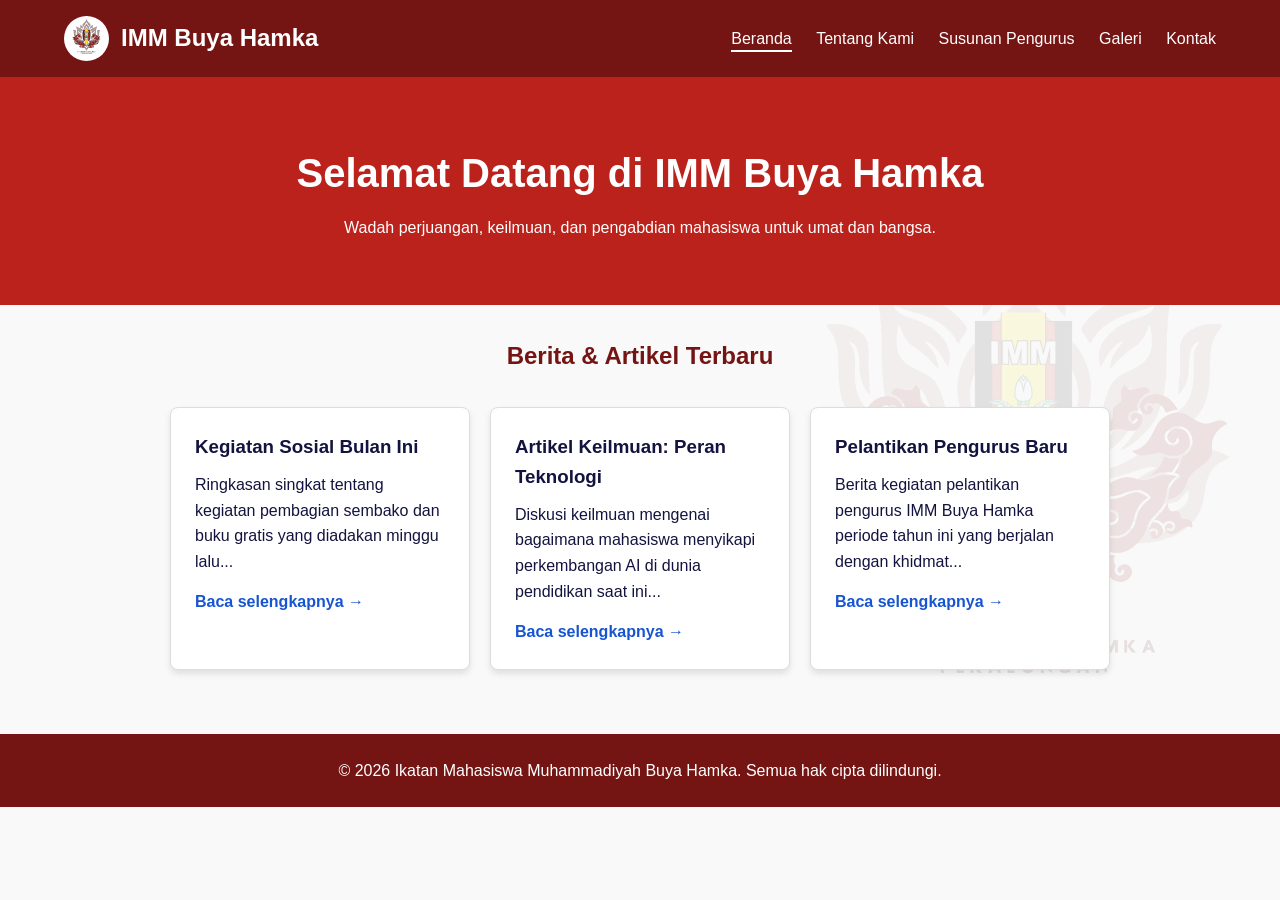
==== index.html @ 4f446d7e "membuat dasar kerangka web imm" ====
<!-- --- index.html --- -->
<!doctype html>
<html lang="id">
  <head>
    <meta charset="UTF-8" />
    <meta name="viewport" content="width=device-width, initial-scale=1.0" />
    <title>IMM Buya Hamka - Beranda</title>
    <!-- Menghubungkan HTML ini dengan file desain CSS kita -->
    <link rel="stylesheet" href="css/style.css" />
  </head>

  <body class="bg-beranda">
    <!-- Bagian Kepala (Header & Menu) -->
    <header>
      <div class="logo">
        <!-- Ini adalah kode untuk memanggil gambar logo -->
        <img src="asset/gambar/logo-imm.svg" alt="Logo IMM" class="logo-img" />
        <span>IMM Buya Hamka</span>
      </div>
      <nav>
        <a href="index.html" class="aktif">Beranda</a>
        <a href="tentang.html">Tentang Kami</a>
        <a href="pengurus.html">Susunan Pengurus</a>
        <a href="galeri.html">Galeri</a>
        <a href="kontak.html">Kontak</a>
      </nav>
    </header>

    <!-- Bagian Sambutan Utama -->
    <section class="hero">
      <h1>Selamat Datang di IMM Buya Hamka</h1>
      <p>
        Wadah perjuangan, keilmuan, dan pengabdian mahasiswa untuk umat dan
        bangsa.
      </p>
    </section>

    <!-- Bagian Daftar Artikel dan Berita -->
    <main class="container">
      <h2 class="section-title">Berita & Artikel Terbaru</h2>

      <div class="artikel-grid">
        <!-- Artikel 1 -->
        <div class="kartu-artikel">
          <h3>Kegiatan Sosial Bulan Ini</h3>
          <p>
            Ringkasan singkat tentang kegiatan pembagian sembako dan buku gratis
            yang diadakan minggu lalu...
          </p>
          <a href="#">Baca selengkapnya &rarr;</a>
        </div>

        <!-- Artikel 2 -->
        <div class="kartu-artikel">
          <h3>Artikel Keilmuan: Peran Teknologi</h3>
          <p>
            Diskusi keilmuan mengenai bagaimana mahasiswa menyikapi perkembangan
            AI di dunia pendidikan saat ini...
          </p>
          <a href="#">Baca selengkapnya &rarr;</a>
        </div>

        <!-- Artikel 3 -->
        <div class="kartu-artikel">
          <h3>Pelantikan Pengurus Baru</h3>
          <p>
            Berita kegiatan pelantikan pengurus IMM Buya Hamka periode tahun ini
            yang berjalan dengan khidmat...
          </p>
          <a href="#">Baca selengkapnya &rarr;</a>
        </div>
      </div>
    </main>

    <!-- Bagian Kaki (Footer) -->
    <footer>
      <p>
        &copy; 2026 Ikatan Mahasiswa Muhammadiyah Buya Hamka. Semua hak cipta
        dilindungi.
      </p>
    </footer>
  </body>
</html>
---- css/style.css ----
/* --- style.css --- */

/* 1. Kumpulan Variabel Warna (Palet dari image_d7c6ba.jpg) */
:root {
  --merah-tua: #741513;
  --merah-terang: #bb221c;
  --biru: #1754d1;
  --biru-gelap: #13133f;
  --latar-belakang: #f9f9f9;
  --putih: #ffffff;
}

/* 2. Pengaturan Dasar */
* {
  margin: 0;
  padding: 0;
  box-sizing: border-box;
  font-family: "Segoe UI", Tahoma, Geneva, Verdana, sans-serif;
}

body {
  background-color: var(--latar-belakang);
  color: var(
    --biru-gelap
  ); /* Teks dasar menggunakan warna biru gelap agar elegan */
  line-height: 1.6;
}

/* 3. Bagian Header dan Navigasi (Dominan Merah Tua) */
header {
  background-color: var(--merah-tua);
  color: var(--putih);
  padding: 1rem 5%;
  display: flex;
  justify-content: space-between;
  align-items: center;
}

/* Mengatur wadah logo agar gambar dan teks berjejer rapi */
header .logo {
  font-size: 1.5rem;
  font-weight: bold;
  display: flex; /* Perintah agar isinya berbaris ke samping */
  align-items: center; /* Memastikan gambar dan teks sejajar di tengah secara vertikal */
  gap: 12px; /* Memberikan jarak/spasi antara gambar logo dan teks */
}

/* Mengatur ukuran dan latar belakang gambar logo */
.logo-img {
  height: 45px; /* Tinggi lingkaran diperbesar sedikit untuk menampung ruang putih */
  width: 45px; /* Lebar harus SAMA dengan tinggi agar menjadi lingkaran sempurna */
  background-color: var(
    --putih
  ); /* Memberikan warna latar belakang putih dari variabel warna kita */
  border-radius: 50%; /* Perintah CSS untuk membuat kotak menjadi lingkaran penuh */
  padding: 1px; /* Memberikan ruang/jarak antara gambar logo asli dengan tepi lingkaran putih */
  object-fit: contain; /* Memastikan gambar logo tetap utuh dan tidak gepeng di dalam lingkaran */
}

/* --- Pembaruan Bagian Navigasi --- */
nav a {
  color: var(--putih);
  text-decoration: none;
  margin-left: 20px;
  font-weight: 500;
  position: relative; /* Diperlukan untuk trik garis bawah */
  padding-bottom: 5px; /* Memberi jarak antara teks dan ruang munculnya garis bawah */
}

/* Trik membuat garis bawah animasi yang tersembunyi */
nav a::after {
  content: "";
  position: absolute;
  bottom: 0;
  left: 0;
  width: 0; /* Lebar awal 0 sehingga tidak terlihat */
  height: 2px;
  background-color: var(--putih); /* Warna garis bawah putih */
  transition: width 0.3s ease; /* Animasi pelebaran garis selama 0.3 detik */
}

/* Saat menu disentuh kursor, garisnya melebar hingga penuh */
nav a:hover::after {
  width: 100%;
}

/* Penanda menu yang sedang aktif (garis bawah tampil permanen) */
nav a.aktif::after {
  width: 100%;
}

/* --- Animasi Transisi Halaman (Pudar Masuk) --- */
@keyframes pudarMasuk {
  from {
    opacity: 0; /* Mulai dari transparan */
    transform: translateY(15px); /* Posisi awal sedikit turun ke bawah */
  }
  to {
    opacity: 1; /* Berakhir menjadi terlihat jelas */
    transform: translateY(0); /* Kembali ke posisi semula */
  }
}

/* Menerapkan animasi pudar masuk ke seluruh isi konten halaman */
main {
  animation: pudarMasuk 0.6s ease-out forwards;
}

/* 4. Bagian Sambutan (Hero Section) */
.hero {
  background-color: var(--merah-terang); /* Merah terang sebagai variasi */
  color: var(--putih);
  text-align: center;
  padding: 4rem 2rem;
}

.hero h1 {
  font-size: 2.5rem;
  margin-bottom: 10px;
}

/* 5. Bagian Konten (Artikel/Berita) */
.container {
  padding: 2rem 5%;
}

.section-title {
  text-align: center;
  margin-bottom: 2rem;
  color: var(--merah-tua); /* Judul bagian menggunakan merah tua */
}

.artikel-grid {
  display: flex;
  gap: 20px;
  flex-wrap: wrap;
  justify-content: center;
}

.kartu-artikel {
  background-color: var(--putih);
  border: 1px solid #ddd;
  border-radius: 8px;
  padding: 1.5rem;
  width: 300px;
  box-shadow: 0 4px 6px rgba(0, 0, 0, 0.1);
}

.kartu-artikel h3 {
  margin-bottom: 10px;
  color: var(--biru-gelap); /* Judul artikel menggunakan biru gelap */
}

.kartu-artikel a {
  display: inline-block;
  margin-top: 15px;
  color: var(--biru); /* Tombol baca selengkapnya menggunakan biru */
  text-decoration: none;
  font-weight: bold;
}

.kartu-artikel a:hover {
  text-decoration: underline;
  color: var(--merah-tua);
}

/* 6. Bagian Footer (Dominan Merah Tua) */
footer {
  background-color: var(--merah-tua);
  color: var(--putih);
  text-align: center;
  padding: 1.5rem;
  margin-top: 2rem;
}

/* 7. Bagian Susunan Pengurus */
.pengurus-grid {
  display: flex;
  gap: 20px;
  flex-wrap: wrap; /* Jika layar sempit, kartu akan otomatis turun ke baris bawah */
  justify-content: center;
}

.kartu-pengurus {
  background-color: var(--putih);
  border: 1px solid #ddd;
  border-radius: 8px;
  padding: 1.5rem;
  width: 250px;
  text-align: center; /* Membuat semua teks di dalam kartu berada di tengah */
  box-shadow: 0 4px 6px rgba(0, 0, 0, 0.1);
}

.foto-placeholder {
  width: 100px;
  height: 100px;
  background-color: var(--merah-terang); /* Menggunakan warna dari palet kita */
  border-radius: 50%; /* Trik CSS untuk membuat bentuk persegi menjadi lingkaran penuh */
  margin: 0 auto 15px auto; /* Mengatur jarak bawah dan memposisikan lingkaran di tengah */
}
/* Desain untuk foto pengurus asli */
.foto-pengurus {
  width: 120px; /* Ukuran diperbesar sedikit agar wajah lebih jelas */
  height: 120px;
  border-radius: 50%; /* Membuat foto menjadi lingkaran sempurna */
  object-fit: cover; /* Menjaga proporsi wajah agar tidak gepeng/distorsi */
  margin: 0 auto 15px auto;
  display: block;
  border: 3px solid var(--merah-tua); /* Memberikan bingkai warna merah tua agar elegan */
}

.kartu-pengurus h3 {
  color: var(--biru-gelap);
  margin-bottom: 5px;
  font-size: 1.2rem;
}

.kartu-pengurus p {
  color: var(--merah-tua);
  font-weight: bold;
  font-size: 0.9rem;
}

/* 8. Bagian Galeri */
.galeri-grid {
  display: grid;
  /* Ini kode ajaib agar kolom menyesuaikan ukuran layar secara otomatis */
  grid-template-columns: repeat(auto-fit, minmax(250px, 1fr));
  gap: 20px;
  padding: 1rem 0;
}

.item-galeri {
  background-color: var(--putih);
  border-radius: 8px;
  overflow: hidden; /* Memotong ujung foto agar ikut melengkung sesuai kotak */
  box-shadow: 0 4px 6px rgba(0, 0, 0, 0.1);
  border: 2px solid var(--merah-terang); /* Bingkai merah terang dari palet kita */
  transition:
    transform 0.3s ease,
    border-color 0.3s ease; /* Efek halus */
}

/* Efek saat foto disentuh kursor */
.item-galeri:hover {
  transform: scale(1.03); /* Membesar sedikit (3%) */
  border-color: var(--merah-tua); /* Bingkai berubah jadi merah tua */
}

.item-galeri img {
  width: 100%;
  height: 200px; /* Tinggi foto diseragamkan */
  object-fit: cover; /* Mencegah foto menjadi gepeng/distorsi */
  display: block;
}

.item-galeri p {
  text-align: center;
  padding: 12px;
  color: var(--biru-gelap); /* Teks menggunakan warna biru gelap agar elegan */
  font-weight: 500;
  font-size: 0.95rem;
}

/* 9. Bagian Kontak */
.kontak-wrapper {
  display: flex;
  flex-wrap: wrap; /* Agar kolom turun ke bawah di layar kecil */
  gap: 30px;
  justify-content: center;
}

.info-kontak,
.form-kontak {
  background-color: var(--putih);
  padding: 2rem;
  border-radius: 8px;
  box-shadow: 0 4px 6px rgba(0, 0, 0, 0.1);
  border: 1px solid #ddd;
  flex: 1; /* Membuat kedua kotak memiliki lebar yang seimbang */
  min-width: 300px; /* Batas minimal lebar agar tidak terlalu menyusut */
}

.info-kontak h3,
.form-kontak h3 {
  color: var(--merah-tua);
  margin-bottom: 15px;
  border-bottom: 2px solid var(--merah-terang);
  padding-bottom: 5px;
  display: inline-block;
}

.info-kontak p {
  margin-bottom: 12px;
  color: var(--biru-gelap);
  font-size: 1rem;
}

/* Desain khusus untuk kotak isian formulir */
.form-kontak form {
  display: flex;
  flex-direction: column;
  gap: 15px;
}

.form-kontak input,
.form-kontak textarea {
  width: 100%;
  padding: 10px;
  border: 1px solid #ccc;
  border-radius: 5px;
  font-family: inherit; /* Mengikuti jenis huruf website */
}

/* Desain tombol kirim */
.form-kontak button {
  background-color: var(--merah-tua);
  color: var(--putih);
  border: none;
  padding: 12px 15px;
  border-radius: 5px;
  cursor: pointer;
  font-weight: bold;
  transition: background-color 0.3s ease;
}

.form-kontak button:hover {
  background-color: var(--merah-terang); /* Efek berubah warna saat disentuh */
}

/* 10. Bagian Tentang Kami */
.profil-box {
  background-color: var(--putih);
  padding: 2.5rem; /* Memberikan ruang kosong di dalam kotak agar teks tidak sesak */
  border-radius: 8px;
  border: 1px solid #ddd;
  line-height: 1.8;
  box-shadow: 0 4px 6px rgba(0, 0, 0, 0.05); /* Memberikan efek bayangan halus */
}

.profil-box h3 {
  color: var(--merah-tua); /* Judul menggunakan warna merah tua */
  margin-top: 1.5rem; /* Jarak bagian atas sebelum judul baru dimulai */
  margin-bottom: 10px;
  border-bottom: 2px solid var(--merah-terang); /* Garis bawah pemanis pada judul */
  display: inline-block; /* Agar panjang garis bawah menyesuaikan panjang teks */
}

/* Khusus untuk judul h3 yang paling pertama, tidak perlu jarak atas */
.profil-box h3:first-child {
  margin-top: 0;
}

.profil-box p {
  color: var(--biru-gelap);
  margin-bottom: 15px;
  text-align: justify; /* Membuat ujung teks rata kanan dan kiri */
}

.profil-box ul {
  margin-left: 25px;
  margin-bottom: 15px;
  color: var(--biru-gelap);
}

.profil-box li {
  margin-bottom: 8px; /* Memberikan jarak antar poin misi agar tidak menempel */
}

/* 11. Efek Latar Belakang Logo Transparan (Watermark) */

/* Memastikan lapisan latar belakang tetap berada di posisinya */
body {
  position: relative;
  z-index: 0;
}

/* Membuat lapisan khusus di paling belakang untuk logo */
body::before {
  content: "";
  position: fixed; /* Fixed agar logo tidak ikut naik-turun saat website digulir (scroll) */
  top: 0;
  left: 0;
  right: 0;
  bottom: 0;

  /* Memanggil gambar logo. Karena file style.css ada di dalam folder 'css', 
       kita gunakan '../' untuk keluar folder dulu, baru masuk ke folder 'asset' */
  background-image: url("../asset/gambar/logo-imm.svg");

  background-repeat: no-repeat;
  background-size: 50%; /* Ukuran logo di latar belakang (bisa kamu perbesar/perkecil) */
  opacity: 0.1; /* Tingkat kesamaran logo (5%). Semakin kecil angkanya, semakin pudar */
  z-index: -1; /* Memastikan logo berada di lapisan paling bawah, di belakang teks */
  transition: background-position 0.5s ease; /* Efek halus jika ada transisi */
}

/* --- Pengaturan Posisi Logo Berbeda untuk Setiap Halaman --- */

/* Posisi di halaman Beranda (Tengah Kanan) */
body.bg-beranda::before {
  background-position: right -10% center;
}

/* Posisi di halaman Tentang Kami (Kiri Bawah) */
body.bg-tentang::before {
  background-position: left -10% bottom -10%;
}

/* Posisi di halaman Susunan Pengurus (Kanan Atas) */
body.bg-pengurus::before {
  background-position: right 10% top 15%;
}

/* Posisi di halaman Galeri (Kiri Tengah) */
body.bg-galeri::before {
  background-position: left -5% center;
}

/* Posisi di halaman Kontak (Tengah Bawah) */
body.bg-kontak::before {
  background-position: center bottom -15%;
}
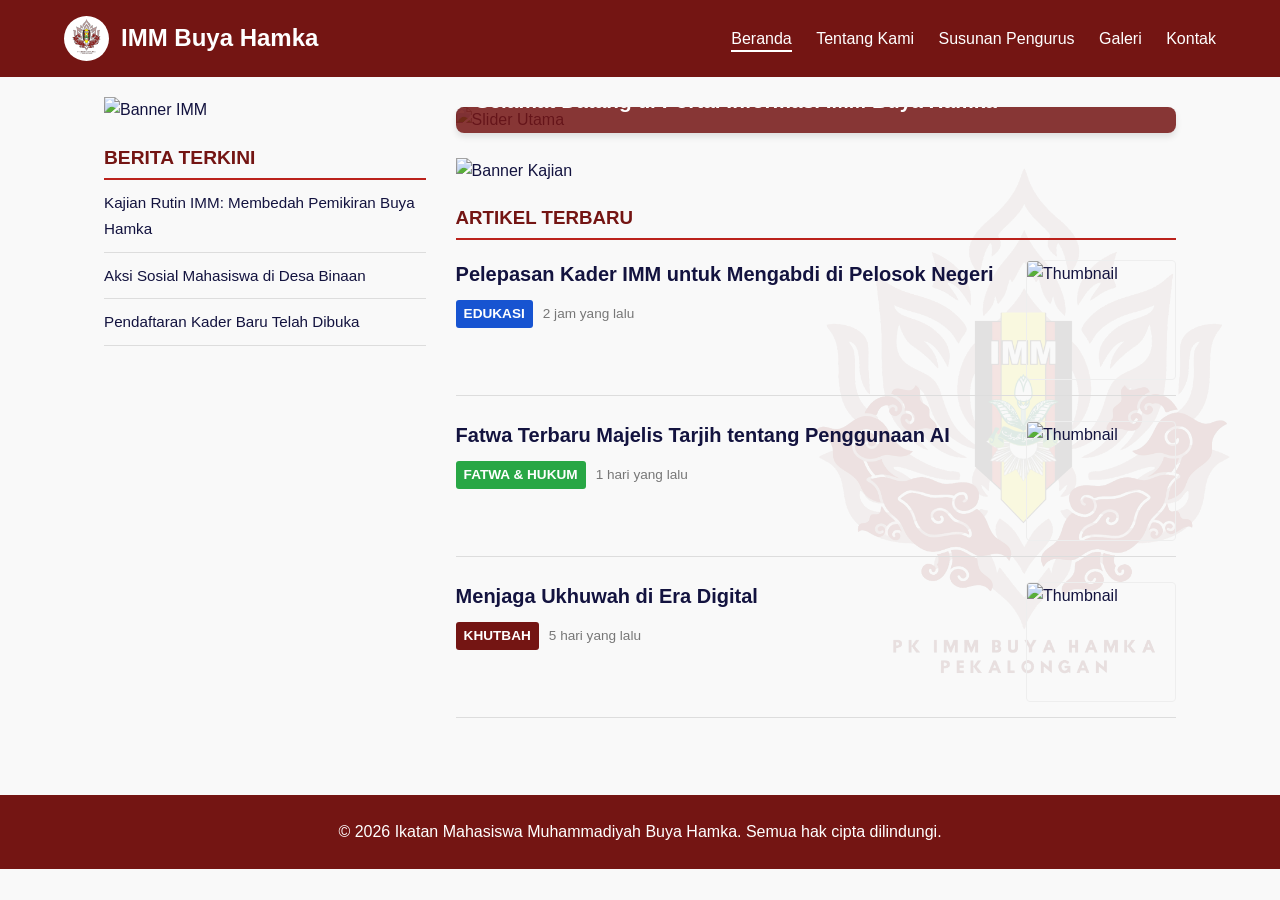
==== commit b3826741: "merubah tatanan index agar seperti tampilan berita, lalu merubah sedikit css untuk tampilan judul di" ====
--- a/index.html
+++ b/index.html
@@ -1,4 +1,3 @@
-<!-- --- index.html --- -->
 <!doctype html>
 <html lang="id">
   <head>
@@ -7,13 +6,24 @@
     <title>IMM Buya Hamka - Beranda</title>
     <!-- Menghubungkan HTML ini dengan file desain CSS kita -->
     <link rel="stylesheet" href="css/style.css" />
+    <style>
+      /* Pindahkan gaya inline dari .banner-tengah ke sini */
+      .banner-tengah {
+        margin: 20px 0;
+      }
+      /* Pindahkan gaya inline dari elemen gambar ke sini */
+      .banner-kiri img,
+      .banner-tengah img {
+        width: 100%;
+        display: block;
+      }
+    </style>
   </head>
 
   <body class="bg-beranda">
-    <!-- Bagian Kepala (Header & Menu) -->
+    <!-- Bagian Kepala (Header & Menu) - KITA TETAPKAN -->
     <header>
       <div class="logo">
-        <!-- Ini adalah kode untuk memanggil gambar logo -->
         <img src="asset/gambar/logo-imm.svg" alt="Logo IMM" class="logo-img" />
         <span>IMM Buya Hamka</span>
       </div>
@@ -26,53 +36,122 @@
       </nav>
     </header>
 
-    <!-- Bagian Sambutan Utama -->
-    <section class="hero">
-      <h1>Selamat Datang di IMM Buya Hamka</h1>
-      <p>
-        Wadah perjuangan, keilmuan, dan pengabdian mahasiswa untuk umat dan
-        bangsa.
-      </p>
-    </section>
-
-    <!-- Bagian Daftar Artikel dan Berita -->
-    <main class="container">
-      <h2 class="section-title">Berita & Artikel Terbaru</h2>
-
-      <div class="artikel-grid">
-        <!-- Artikel 1 -->
-        <div class="kartu-artikel">
-          <h3>Kegiatan Sosial Bulan Ini</h3>
-          <p>
-            Ringkasan singkat tentang kegiatan pembagian sembako dan buku gratis
-            yang diadakan minggu lalu...
-          </p>
-          <a href="#">Baca selengkapnya &rarr;</a>
+    <!-- BAGIAN BARU: Konten Berita Utama (Kiri 30%, Kanan 70%) -->
+    <div class="news-container">
+      <!-- KOLOM KIRI (Sidebar) -->
+      <aside class="sidebar">
+        <div class="banner-kiri">
+          <!-- Gambar dummy untuk area banner kiri -->
+          <img
+            src="https://via.placeholder.com/300x400?text=Banner+Kiri"
+            alt="Banner IMM"
+          />
         </div>
 
-        <!-- Artikel 2 -->
-        <div class="kartu-artikel">
-          <h3>Artikel Keilmuan: Peran Teknologi</h3>
-          <p>
-            Diskusi keilmuan mengenai bagaimana mahasiswa menyikapi perkembangan
-            AI di dunia pendidikan saat ini...
-          </p>
-          <a href="#">Baca selengkapnya &rarr;</a>
+        <div class="widget-berita-terkini">
+          <h3>BERITA TERKINI</h3>
+          <ul class="list-berita-kecil">
+            <li>
+              <a href="#">Kajian Rutin IMM: Membedah Pemikiran Buya Hamka</a>
+            </li>
+            <li><a href="#">Aksi Sosial Mahasiswa di Desa Binaan</a></li>
+            <li><a href="#">Pendaftaran Kader Baru Telah Dibuka</a></li>
+          </ul>
+        </div>
+      </aside>
+
+      <!-- KOLOM KANAN (Konten Utama) -->
+      <main class="main-content">
+        <!-- Slider Atas (Gambar Besar & Judul) -->
+        <!-- Slider Atas (Gambar Besar & Judul) -->
+        <div class="slider-utama">
+          <div class="slider-gambar">
+            <img
+              src="https://via.placeholder.com/800x400?text=Banner+Utama+IMM"
+              alt="Slider Utama"
+              class="img-slider"
+            />
+            <div class="slider-teks">
+              <h2>Selamat Datang di Portal Informasi IMM Buya Hamka</h2>
+            </div>
+          </div>
         </div>
 
-        <!-- Artikel 3 -->
-        <div class="kartu-artikel">
-          <h3>Pelantikan Pengurus Baru</h3>
-          <p>
-            Berita kegiatan pelantikan pengurus IMM Buya Hamka periode tahun ini
-            yang berjalan dengan khidmat...
-          </p>
-          <a href="#">Baca selengkapnya &rarr;</a>
+        <!-- Banner Tengah -->
+        <div class="banner-tengah">
+          <img
+            src="https://via.placeholder.com/800x120?text=Banner+Informasi+Kajian"
+            alt="Banner Kajian"
+          />
         </div>
-      </div>
-    </main>
 
-    <!-- Bagian Kaki (Footer) -->
+        <!-- Daftar Berita (Teks Kiri, Gambar Kanan) -->
+        <div class="daftar-berita">
+          <h3>ARTIKEL TERBARU</h3>
+
+          <!-- Artikel 1 -->
+          <article class="berita-item">
+            <div class="berita-info">
+              <a href="#">
+                <h4 class="berita-judul">
+                  Pelepasan Kader IMM untuk Mengabdi di Pelosok Negeri
+                </h4>
+              </a>
+              <div class="berita-meta">
+                <span class="kategori-label bg-edukasi">EDUKASI</span>
+                <span class="waktu">2 jam yang lalu</span>
+              </div>
+            </div>
+            <!-- Gambar Thumbnail diposisikan setelah teks agar berada di kanan -->
+            <img
+              src="https://via.placeholder.com/150x120?text=Gambar+1"
+              alt="Thumbnail"
+              class="berita-thumbnail"
+            />
+          </article>
+
+          <!-- Artikel 2 -->
+          <article class="berita-item">
+            <div class="berita-info">
+              <a href="#">
+                <h4 class="berita-judul">
+                  Fatwa Terbaru Majelis Tarjih tentang Penggunaan AI
+                </h4>
+              </a>
+              <div class="berita-meta">
+                <span class="kategori-label bg-fatwa">FATWA & HUKUM</span>
+                <span class="waktu">1 hari yang lalu</span>
+              </div>
+            </div>
+            <img
+              src="https://via.placeholder.com/150x120?text=Gambar+2"
+              alt="Thumbnail"
+              class="berita-thumbnail"
+            />
+          </article>
+
+          <!-- Artikel 3 -->
+          <article class="berita-item">
+            <div class="berita-info">
+              <a href="#">
+                <h4 class="berita-judul">Menjaga Ukhuwah di Era Digital</h4>
+              </a>
+              <div class="berita-meta">
+                <span class="kategori-label bg-khutbah">KHUTBAH</span>
+                <span class="waktu">5 hari yang lalu</span>
+              </div>
+            </div>
+            <img
+              src="https://via.placeholder.com/150x120?text=Gambar+3"
+              alt="Thumbnail"
+              class="berita-thumbnail"
+            />
+          </article>
+        </div>
+      </main>
+    </div>
+
+    <!-- Bagian Kaki (Footer) - KITA TETAPKAN -->
     <footer>
       <p>
         &copy; 2026 Ikatan Mahasiswa Muhammadiyah Buya Hamka. Semua hak cipta
--- a/css/style.css
+++ b/css/style.css
@@ -24,6 +24,46 @@
     --biru-gelap
   ); /* Teks dasar menggunakan warna biru gelap agar elegan */
   line-height: 1.6;
+
+  /* Pengaturan untuk efek logo background */
+  position: relative;
+  z-index: 0;
+
+  /* --- KODE BARU UNTUK STICKY FOOTER --- */
+  display: flex; /* Mengaktifkan mode flexbox */
+  flex-direction: column; /* Menyusun elemen dari atas ke bawah */
+  min-height: 100vh; /* Memaksa tinggi body minimal sebesar tinggi layar penuh */
+}
+
+/* --- KODE BARU: Memaksa bagian utama untuk melar --- */
+main {
+  flex: 1; /* Bagian ini akan meregang untuk mendorong footer ke paling bawah */
+}
+
+/* --- DESAIN JUDUL HALAMAN UNIVERSAL --- */
+.judul-halaman {
+  text-align: center; /* Memastikan teks berada tepat di tengah */
+  color: var(
+    --merah-tua
+  ); /* Menggunakan warna merah tua yang elegan dari paletmu */
+  font-size: 2.2rem; /* Membuat ukuran huruf cukup besar sebagai judul */
+  font-weight: bold;
+  margin-top: 30px; /* Jarak aman dari header di atasnya */
+  margin-bottom: 40px; /* Jarak aman sebelum konten utama dimulai */
+  position: relative; /* Diperlukan untuk membuat garis hiasan di bawahnya */
+}
+
+/* Membuat garis aksen (hiasan) di bawah judul utama */
+.judul-halaman::after {
+  content: "";
+  display: block;
+  width: 70px; /* Lebar garis hiasan */
+  height: 4px; /* Ketebalan garis */
+  background-color: var(
+    --merah-terang
+  ); /* Warna garis menggunakan merah terang */
+  margin: 15px auto 0 auto; /* Mendorong garis agar pas di tengah-tengah bawah teks */
+  border-radius: 3px; /* Membuat ujung garis sedikit melengkung */
 }
 
 /* 3. Bagian Header dan Navigasi (Dominan Merah Tua) */
@@ -106,64 +146,6 @@
   animation: pudarMasuk 0.6s ease-out forwards;
 }
 
-/* 4. Bagian Sambutan (Hero Section) */
-.hero {
-  background-color: var(--merah-terang); /* Merah terang sebagai variasi */
-  color: var(--putih);
-  text-align: center;
-  padding: 4rem 2rem;
-}
-
-.hero h1 {
-  font-size: 2.5rem;
-  margin-bottom: 10px;
-}
-
-/* 5. Bagian Konten (Artikel/Berita) */
-.container {
-  padding: 2rem 5%;
-}
-
-.section-title {
-  text-align: center;
-  margin-bottom: 2rem;
-  color: var(--merah-tua); /* Judul bagian menggunakan merah tua */
-}
-
-.artikel-grid {
-  display: flex;
-  gap: 20px;
-  flex-wrap: wrap;
-  justify-content: center;
-}
-
-.kartu-artikel {
-  background-color: var(--putih);
-  border: 1px solid #ddd;
-  border-radius: 8px;
-  padding: 1.5rem;
-  width: 300px;
-  box-shadow: 0 4px 6px rgba(0, 0, 0, 0.1);
-}
-
-.kartu-artikel h3 {
-  margin-bottom: 10px;
-  color: var(--biru-gelap); /* Judul artikel menggunakan biru gelap */
-}
-
-.kartu-artikel a {
-  display: inline-block;
-  margin-top: 15px;
-  color: var(--biru); /* Tombol baca selengkapnya menggunakan biru */
-  text-decoration: none;
-  font-weight: bold;
-}
-
-.kartu-artikel a:hover {
-  text-decoration: underline;
-  color: var(--merah-tua);
-}
-
 /* 6. Bagian Footer (Dominan Merah Tua) */
 footer {
   background-color: var(--merah-tua);
@@ -174,11 +156,13 @@
 }
 
 /* 7. Bagian Susunan Pengurus */
-.pengurus-grid {
-  display: flex;
-  gap: 20px;
-  flex-wrap: wrap; /* Jika layar sempit, kartu akan otomatis turun ke baris bawah */
-  justify-content: center;
+/* Pengaturan Tata Letak Hierarki (Struktur Organisasi) */
+.baris-pengurus {
+  display: flex;
+  gap: 30px; /* Jarak antar kartu ke samping */
+  justify-content: center; /* Memastikan kartu selalu di tengah layar */
+  flex-wrap: wrap; /* Jika layar sempit di HP, kartu akan otomatis turun ke bawah */
+  margin-bottom: 40px; /* Memberikan jarak ruang yang cukup ke baris jabatan di bawahnya */
 }
 
 .kartu-pengurus {
@@ -421,3 +405,188 @@
 body.bg-kontak::before {
   background-position: center bottom -15%;
 }
+
+/* 12. TATA LETAK PORTAL BERITA (UNTUK HALAMAN BERANDA BARU) */
+
+/* Mengatur wadah utama agar membelah jadi kiri (sidebar) dan kanan (konten utama) */
+.news-container {
+  display: flex;
+  max-width: 1200px;
+  margin: 20px auto; /* Memposisikan konten di tengah layar */
+  gap: 30px; /* Jarak antara kolom kiri dan kanan */
+  padding: 0 5%; /* Menyesuaikan dengan padding header/footer di kode aslimu */
+}
+
+/* --- KOLOM KIRI (SIDEBAR) --- */
+.sidebar {
+  width: 30%;
+}
+
+.widget-berita-terkini h3 {
+  border-bottom: 2px solid var(--merah-terang); /* Menggunakan palet merah-terang kamu */
+  padding-bottom: 5px;
+  margin-top: 20px;
+  margin-bottom: 10px;
+  font-size: 1.2rem;
+  color: var(--merah-tua); /* Menggunakan palet merah-tua kamu */
+}
+
+.list-berita-kecil {
+  list-style: none;
+  padding: 0;
+}
+
+.list-berita-kecil li {
+  margin-bottom: 10px;
+  border-bottom: 1px solid #ddd;
+  padding-bottom: 10px;
+}
+
+.list-berita-kecil a {
+  text-decoration: none;
+  color: var(--biru-gelap); /* Menggunakan palet biru-gelap agar elegan */
+  font-size: 0.95rem;
+  transition: color 0.3s ease;
+}
+
+/* Efek saat berita di sidebar disentuh */
+.list-berita-kecil a:hover {
+  color: var(--merah-terang);
+}
+
+/* --- KOLOM KANAN (KONTEN UTAMA) --- */
+.main-content {
+  width: 70%;
+}
+
+/* Desain untuk Judul Bagian Berita Utama */
+.daftar-berita h3 {
+  border-bottom: 2px solid var(--merah-terang);
+  padding-bottom: 5px;
+  margin-bottom: 20px;
+  color: var(--merah-tua);
+}
+
+/* Mengatur agar teks di kiri dan gambar di kanan dalam satu berita */
+.berita-item {
+  display: flex;
+  justify-content: space-between; /* Mendorong teks ke kiri, gambar ke kanan */
+  gap: 20px;
+  margin-bottom: 25px;
+  padding-bottom: 15px;
+  border-bottom: 1px solid #ddd;
+}
+
+.berita-info {
+  flex: 1; /* Teks mengambil semua sisa ruang di kiri */
+}
+
+.berita-judul {
+  margin: 0 0 12px 0;
+  font-size: 1.25rem;
+  color: var(--biru-gelap);
+  line-height: 1.4;
+}
+
+.berita-info a {
+  text-decoration: none;
+}
+
+/* Efek saat judul berita utama disentuh */
+.berita-info a:hover .berita-judul {
+  color: var(--merah-terang);
+}
+
+/* Keterangan Kategori dan Waktu */
+.berita-meta {
+  font-size: 0.85rem;
+  display: flex;
+  align-items: center;
+  gap: 10px;
+}
+
+.kategori-label {
+  color: var(--putih);
+  padding: 3px 8px;
+  border-radius: 3px;
+  font-weight: bold;
+}
+
+/* Warna Kategori (Bisa kamu tambah sesuai kebutuhan) */
+.bg-edukasi {
+  background-color: var(--biru);
+} /* Memakai palet biru kamu */
+.bg-khutbah {
+  background-color: var(--merah-tua);
+} /* Memakai palet merah-tua kamu */
+.bg-fatwa {
+  background-color: #28a745;
+} /* Warna hijau (tambahan khusus) */
+
+.waktu {
+  color: #777;
+}
+
+/* Ukuran Gambar Thumbnail Berita (Sebelah Kanan) */
+.berita-thumbnail {
+  width: 150px;
+  height: 120px;
+  object-fit: cover; /* Mencegah gambar menjadi gepeng */
+  border-radius: 4px;
+  border: 1px solid #eee;
+}
+
+/* --- RESPONSIVE: Tampilan untuk Layar HP --- */
+@media (max-width: 768px) {
+  .news-container {
+    flex-direction: column; /* Mengubah kolom jadi atas-bawah */
+  }
+  .sidebar,
+  .main-content {
+    width: 100%;
+  }
+  .berita-item {
+    flex-direction: column-reverse; /* Di HP: Teks di bawah, Gambar di atas */
+  }
+  .berita-thumbnail {
+    width: 100%; /* Gambar menjadi lebar penuh di HP */
+    height: auto;
+    aspect-ratio: 16/9; /* Menjaga proporsi gambar */
+  }
+}
+
+/* --- GAYA KHUSUS UNTUK SLIDER UTAMA --- */
+.slider-utama {
+  margin-top: 10px; /* Memberikan jarak agar tidak menabrak header/navigasi di atasnya */
+  margin-bottom: 25px; /* Memberikan jarak dari spanduk di bawahnya */
+}
+
+.slider-gambar {
+  position: relative; /* KUNCI PENTING: Mengurung teks absolute agar tidak terbang keluar */
+  border-radius: 8px; /* Mengikuti gaya ujung melengkung seperti di kartumu */
+  overflow: hidden; /* Memotong teks atau warna latar yang berani keluar dari kotak ini */
+  box-shadow: 0 4px 6px rgba(0, 0, 0, 0.1); /* Memberikan bayangan halus */
+}
+
+.img-slider {
+  width: 100%;
+  display: block; /* Menghilangkan ruang kosong putih di bawah gambar */
+  object-fit: cover;
+}
+
+.slider-teks {
+  position: absolute;
+  bottom: 0; /* Menempel persis di bagian bawah gambar */
+  left: 0;
+  width: 100%;
+  /* Menggunakan warna merah tua (#741513) tapi sedikit tembus pandang (0.8) */
+  background: rgba(116, 21, 19, 0.85);
+  color: var(--putih); /* Memakai palet putih milikmu */
+  padding: 15px 20px;
+}
+
+.slider-teks h2 {
+  margin: 0;
+  font-size: 1.3rem; /* Menyesuaikan ukuran teks agar tidak terlalu besar */
+  font-weight: bold;
+}
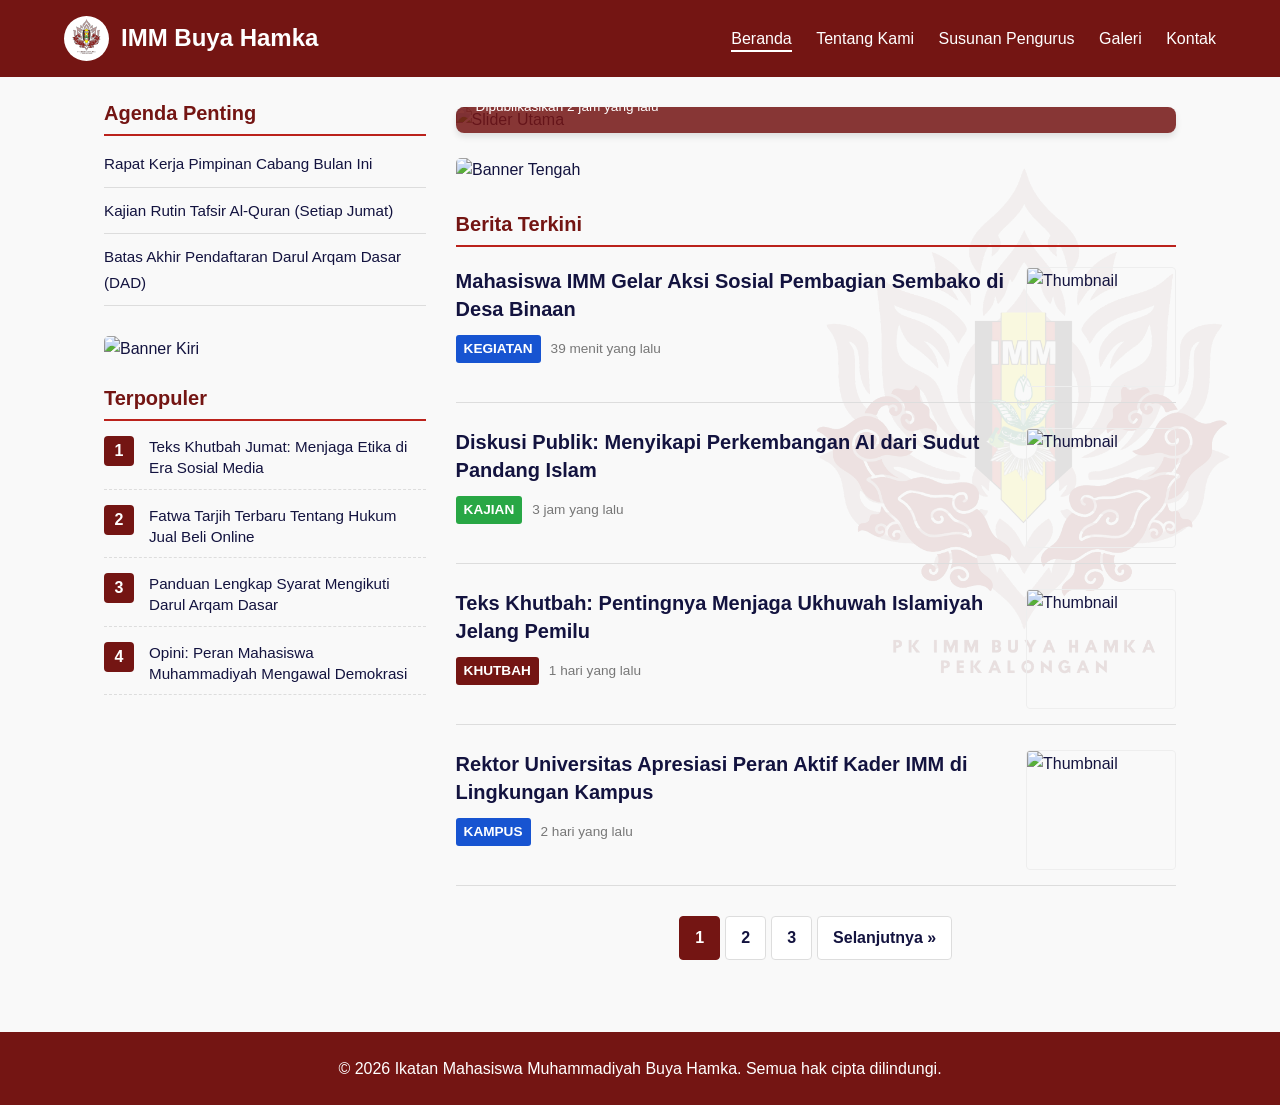
==== commit 0cb125e3: "menambahkan elemen kerangka berita dan sistem navigasi halaman pada tampilan portal informasi" ====
--- a/index.html
+++ b/index.html
@@ -3,25 +3,38 @@
   <head>
     <meta charset="UTF-8" />
     <meta name="viewport" content="width=device-width, initial-scale=1.0" />
-    <title>IMM Buya Hamka - Beranda</title>
+    <title>IMM Buya Hamka - Portal Informasi & Berita</title>
     <!-- Menghubungkan HTML ini dengan file desain CSS kita -->
     <link rel="stylesheet" href="css/style.css" />
     <style>
-      /* Pindahkan gaya inline dari .banner-tengah ke sini */
-      .banner-tengah {
-        margin: 20px 0;
-      }
-      /* Pindahkan gaya inline dari elemen gambar ke sini */
+      .banner-kiri {
+        margin-bottom: 20px;
+      }
+
       .banner-kiri img,
       .banner-tengah img {
         width: 100%;
-        display: block;
+        border-radius: 5px;
+      }
+
+      .banner-tengah {
+        margin-bottom: 25px;
+      }
+
+      .slider-link {
+        color: white;
+        text-decoration: none;
+      }
+
+      .slider-teks p {
+        font-size: 0.85rem;
+        margin-top: 5px;
       }
     </style>
   </head>
 
   <body class="bg-beranda">
-    <!-- Bagian Kepala (Header & Menu) - KITA TETAPKAN -->
+    <!-- Bagian Kepala (Header & Menu) -->
     <header>
       <div class="logo">
         <img src="asset/gambar/logo-imm.svg" alt="Logo IMM" class="logo-img" />
@@ -36,122 +49,200 @@
       </nav>
     </header>
 
-    <!-- BAGIAN BARU: Konten Berita Utama (Kiri 30%, Kanan 70%) -->
+    <!-- BAGIAN UTAMA PORTAL BERITA -->
     <div class="news-container">
-      <!-- KOLOM KIRI (Sidebar) -->
+      <!-- ========================================== -->
+      <!-- KOLOM KIRI (SIDEBAR) -->
+      <!-- ========================================== -->
       <aside class="sidebar">
-        <div class="banner-kiri">
-          <!-- Gambar dummy untuk area banner kiri -->
+        <!-- Widget 1: Agenda / Catatan Khusus -->
+        <div class="widget">
+          <h3 class="widget-judul">Agenda Penting</h3>
+          <ul class="list-berita-kecil">
+            <li><a href="#">Rapat Kerja Pimpinan Cabang Bulan Ini</a></li>
+            <li><a href="#">Kajian Rutin Tafsir Al-Quran (Setiap Jumat)</a></li>
+            <li>
+              <a href="#">Batas Akhir Pendaftaran Darul Arqam Dasar (DAD)</a>
+            </li>
+          </ul>
+        </div>
+
+        <!-- Banner Iklan / Informasi Kiri -->
+        <div class="banner-kiri" style="margin-bottom: 20px">
           <img
-            src="https://via.placeholder.com/300x400?text=Banner+Kiri"
-            alt="Banner IMM"
+            src="https://via.placeholder.com/300x250?text=Banner+Informasi+IMM"
+            alt="Banner Kiri"
+            style="width: 100%; border-radius: 5px"
           />
         </div>
 
-        <div class="widget-berita-terkini">
-          <h3>BERITA TERKINI</h3>
-          <ul class="list-berita-kecil">
-            <li>
-              <a href="#">Kajian Rutin IMM: Membedah Pemikiran Buya Hamka</a>
-            </li>
-            <li><a href="#">Aksi Sosial Mahasiswa di Desa Binaan</a></li>
-            <li><a href="#">Pendaftaran Kader Baru Telah Dibuka</a></li>
+        <!-- Widget 2: Berita Terpopuler (Dengan Nomor) -->
+        <div class="widget">
+          <h3 class="widget-judul">Terpopuler</h3>
+          <ul class="list-populer">
+            <li>
+              <span class="nomor">1</span>
+              <a href="#"
+                >Teks Khutbah Jumat: Menjaga Etika di Era Sosial Media</a
+              >
+            </li>
+            <li>
+              <span class="nomor">2</span>
+              <a href="#"
+                >Fatwa Tarjih Terbaru Tentang Hukum Jual Beli Online</a
+              >
+            </li>
+            <li>
+              <span class="nomor">3</span>
+              <a href="#">Panduan Lengkap Syarat Mengikuti Darul Arqam Dasar</a>
+            </li>
+            <li>
+              <span class="nomor">4</span>
+              <a href="#"
+                >Opini: Peran Mahasiswa Muhammadiyah Mengawal Demokrasi</a
+              >
+            </li>
           </ul>
         </div>
       </aside>
 
-      <!-- KOLOM KANAN (Konten Utama) -->
+      <!-- ========================================== -->
+      <!-- KOLOM KANAN (KONTEN UTAMA) -->
+      <!-- ========================================== -->
       <main class="main-content">
-        <!-- Slider Atas (Gambar Besar & Judul) -->
-        <!-- Slider Atas (Gambar Besar & Judul) -->
+        <!-- Slider Utama (Berita Sorotan) -->
         <div class="slider-utama">
           <div class="slider-gambar">
             <img
-              src="https://via.placeholder.com/800x400?text=Banner+Utama+IMM"
+              src="https://via.placeholder.com/800x400?text=Gambar+Sorotan+Utama+IMM"
               alt="Slider Utama"
               class="img-slider"
             />
             <div class="slider-teks">
-              <h2>Selamat Datang di Portal Informasi IMM Buya Hamka</h2>
+              <a href="#" style="color: white; text-decoration: none">
+                <h2>
+                  Pelepasan Kader IMM Buya Hamka untuk Mengabdi di Pelosok
+                  Negeri
+                </h2>
+              </a>
+              <p style="font-size: 0.85rem; margin-top: 5px">
+                Dipublikasikan 2 jam yang lalu
+              </p>
             </div>
           </div>
         </div>
 
         <!-- Banner Tengah -->
-        <div class="banner-tengah">
+        <div class="banner-tengah" style="margin-bottom: 25px">
           <img
-            src="https://via.placeholder.com/800x120?text=Banner+Informasi+Kajian"
-            alt="Banner Kajian"
+            src="https://via.placeholder.com/800x100?text=Banner+Spanduk+Kegiatan"
+            alt="Banner Tengah"
+            style="width: 100%; border-radius: 5px"
           />
         </div>
 
-        <!-- Daftar Berita (Teks Kiri, Gambar Kanan) -->
+        <!-- Daftar Berita Terbaru -->
         <div class="daftar-berita">
-          <h3>ARTIKEL TERBARU</h3>
-
-          <!-- Artikel 1 -->
-          <article class="berita-item">
-            <div class="berita-info">
-              <a href="#">
-                <h4 class="berita-judul">
-                  Pelepasan Kader IMM untuk Mengabdi di Pelosok Negeri
-                </h4>
-              </a>
-              <div class="berita-meta">
-                <span class="kategori-label bg-edukasi">EDUKASI</span>
-                <span class="waktu">2 jam yang lalu</span>
-              </div>
-            </div>
-            <!-- Gambar Thumbnail diposisikan setelah teks agar berada di kanan -->
-            <img
-              src="https://via.placeholder.com/150x120?text=Gambar+1"
-              alt="Thumbnail"
-              class="berita-thumbnail"
-            />
-          </article>
-
-          <!-- Artikel 2 -->
-          <article class="berita-item">
-            <div class="berita-info">
-              <a href="#">
-                <h4 class="berita-judul">
-                  Fatwa Terbaru Majelis Tarjih tentang Penggunaan AI
-                </h4>
-              </a>
-              <div class="berita-meta">
-                <span class="kategori-label bg-fatwa">FATWA & HUKUM</span>
+          <h3 class="widget-judul">Berita Terkini</h3>
+
+          <!-- Item Berita 1 -->
+          <article class="berita-item">
+            <div class="berita-info">
+              <a href="#">
+                <h4 class="berita-judul">
+                  Mahasiswa IMM Gelar Aksi Sosial Pembagian Sembako di Desa
+                  Binaan
+                </h4>
+              </a>
+              <div class="berita-meta">
+                <span class="kategori-label bg-edukasi">KEGIATAN</span>
+                <span class="waktu">39 menit yang lalu</span>
+              </div>
+            </div>
+            <img
+              src="https://via.placeholder.com/150x120?text=Kegiatan"
+              alt="Thumbnail"
+              class="berita-thumbnail"
+            />
+          </article>
+
+          <!-- Item Berita 2 -->
+          <article class="berita-item">
+            <div class="berita-info">
+              <a href="#">
+                <h4 class="berita-judul">
+                  Diskusi Publik: Menyikapi Perkembangan AI dari Sudut Pandang
+                  Islam
+                </h4>
+              </a>
+              <div class="berita-meta">
+                <span class="kategori-label bg-fatwa">KAJIAN</span>
+                <span class="waktu">3 jam yang lalu</span>
+              </div>
+            </div>
+            <img
+              src="https://via.placeholder.com/150x120?text=Diskusi"
+              alt="Thumbnail"
+              class="berita-thumbnail"
+            />
+          </article>
+
+          <!-- Item Berita 3 -->
+          <article class="berita-item">
+            <div class="berita-info">
+              <a href="#">
+                <h4 class="berita-judul">
+                  Teks Khutbah: Pentingnya Menjaga Ukhuwah Islamiyah Jelang
+                  Pemilu
+                </h4>
+              </a>
+              <div class="berita-meta">
+                <span class="kategori-label bg-khutbah">KHUTBAH</span>
                 <span class="waktu">1 hari yang lalu</span>
               </div>
             </div>
             <img
-              src="https://via.placeholder.com/150x120?text=Gambar+2"
-              alt="Thumbnail"
-              class="berita-thumbnail"
-            />
-          </article>
-
-          <!-- Artikel 3 -->
-          <article class="berita-item">
-            <div class="berita-info">
-              <a href="#">
-                <h4 class="berita-judul">Menjaga Ukhuwah di Era Digital</h4>
-              </a>
-              <div class="berita-meta">
-                <span class="kategori-label bg-khutbah">KHUTBAH</span>
-                <span class="waktu">5 hari yang lalu</span>
-              </div>
-            </div>
-            <img
-              src="https://via.placeholder.com/150x120?text=Gambar+3"
-              alt="Thumbnail"
-              class="berita-thumbnail"
-            />
-          </article>
+              src="https://via.placeholder.com/150x120?text=Khutbah"
+              alt="Thumbnail"
+              class="berita-thumbnail"
+            />
+          </article>
+
+          <!-- Item Berita 4 -->
+          <article class="berita-item">
+            <div class="berita-info">
+              <a href="#">
+                <h4 class="berita-judul">
+                  Rektor Universitas Apresiasi Peran Aktif Kader IMM di
+                  Lingkungan Kampus
+                </h4>
+              </a>
+              <div class="berita-meta">
+                <span class="kategori-label bg-edukasi">KAMPUS</span>
+                <span class="waktu">2 hari yang lalu</span>
+              </div>
+            </div>
+            <img
+              src="https://via.placeholder.com/150x120?text=Kampus"
+              alt="Thumbnail"
+              class="berita-thumbnail"
+            />
+          </article>
+        </div>
+
+        <!-- Sistem Navigasi Halaman (Pagination) -->
+        <div class="pagination-container">
+          <ul class="pagination">
+            <li><a href="#" class="aktif">1</a></li>
+            <li><a href="#">2</a></li>
+            <li><a href="#">3</a></li>
+            <li><a href="#">Selanjutnya &raquo;</a></li>
+          </ul>
         </div>
       </main>
     </div>
 
-    <!-- Bagian Kaki (Footer) - KITA TETAPKAN -->
+    <!-- Bagian Kaki (Footer) -->
     <footer>
       <p>
         &copy; 2026 Ikatan Mahasiswa Muhammadiyah Buya Hamka. Semua hak cipta
--- a/css/style.css
+++ b/css/style.css
@@ -590,3 +590,100 @@
   font-size: 1.3rem; /* Menyesuaikan ukuran teks agar tidak terlalu besar */
   font-weight: bold;
 }
+
+/* --- 13. TAMBAHAN ELEMEN KERANGKA BERITA --- */
+
+/* Gaya Seragam untuk Judul Widget di Sidebar dan Konten */
+.widget-judul {
+  border-bottom: 2px solid var(--merah-terang);
+  padding-bottom: 5px;
+  margin-bottom: 15px;
+  font-size: 1.25rem;
+  color: var(--merah-tua);
+}
+
+.widget {
+  margin-bottom: 30px;
+}
+
+/* Gaya Khusus Daftar Berita Terpopuler (Dengan Angka) */
+.list-populer {
+  list-style: none; /* Menghilangkan titik (bullet) bawaan HTML */
+  padding: 0;
+}
+
+.list-populer li {
+  display: flex; /* Menyusun angka dan teks sejajar */
+  gap: 15px; /* Jarak antara angka dan teks judul */
+  margin-bottom: 15px;
+  border-bottom: 1px dashed #ddd; /* Garis bawah putus-putus yang elegan */
+  padding-bottom: 10px;
+}
+
+/* Desain Kotak Angka (Urutan 1, 2, 3...) */
+.list-populer .nomor {
+  background-color: var(--merah-tua);
+  color: var(--putih);
+  font-weight: bold;
+  font-size: 1rem;
+  width: 30px;
+  height: 30px;
+  display: flex;
+  justify-content: center;
+  align-items: center;
+  border-radius: 4px; /* Sedikit melengkung ujungnya */
+  flex-shrink: 0; /* Mencegah kotak angka mengecil saat teks panjang */
+}
+
+.list-populer a {
+  text-decoration: none;
+  color: var(--biru-gelap);
+  font-size: 0.95rem;
+  font-weight: 500;
+  line-height: 1.4;
+  transition: color 0.3s ease;
+}
+
+.list-populer a:hover {
+  color: var(--merah-terang);
+}
+
+/* --- Desain Navigasi Halaman (Pagination) --- */
+.pagination-container {
+  text-align: center; /* Memosisikan tombol di tengah */
+  margin-top: 30px;
+  margin-bottom: 20px;
+}
+
+.pagination {
+  display: inline-flex; /* Menyusun tombol berjejer menyamping */
+  list-style: none;
+  padding: 0;
+  gap: 5px; /* Jarak antar kotak tombol */
+}
+
+.pagination li a {
+  display: block;
+  padding: 8px 15px;
+  text-decoration: none;
+  color: var(--biru-gelap);
+  background-color: var(--putih);
+  border: 1px solid #ddd;
+  border-radius: 4px;
+  font-weight: bold;
+  transition: all 0.3s ease;
+}
+
+/* Efek saat tombol halaman disentuh (Hover) */
+.pagination li a:hover {
+  background-color: var(--latar-belakang);
+  border-color: var(--merah-tua);
+  color: var(--merah-tua);
+}
+
+/* Gaya untuk tombol halaman yang sedang aktif/dibuka */
+.pagination li a.aktif {
+  background-color: var(--merah-tua);
+  color: var(--putih);
+  border-color: var(--merah-tua);
+}
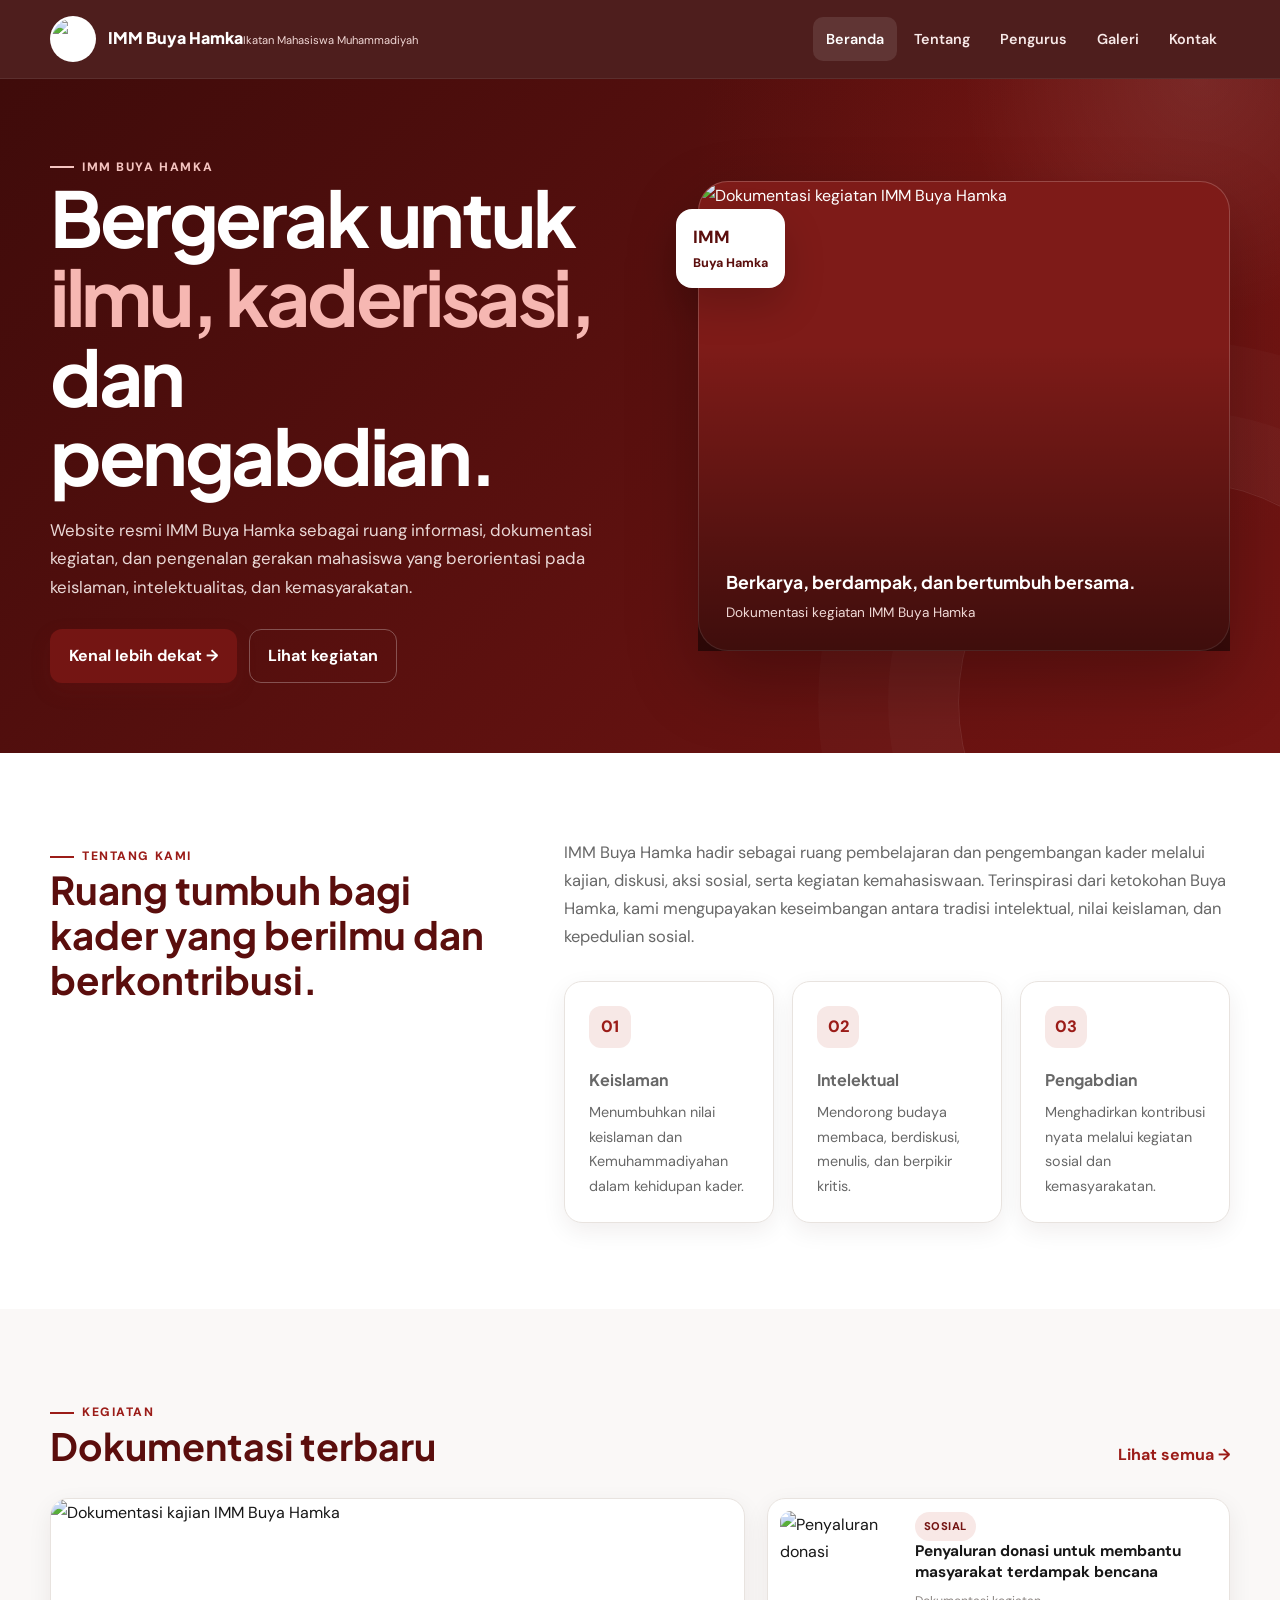
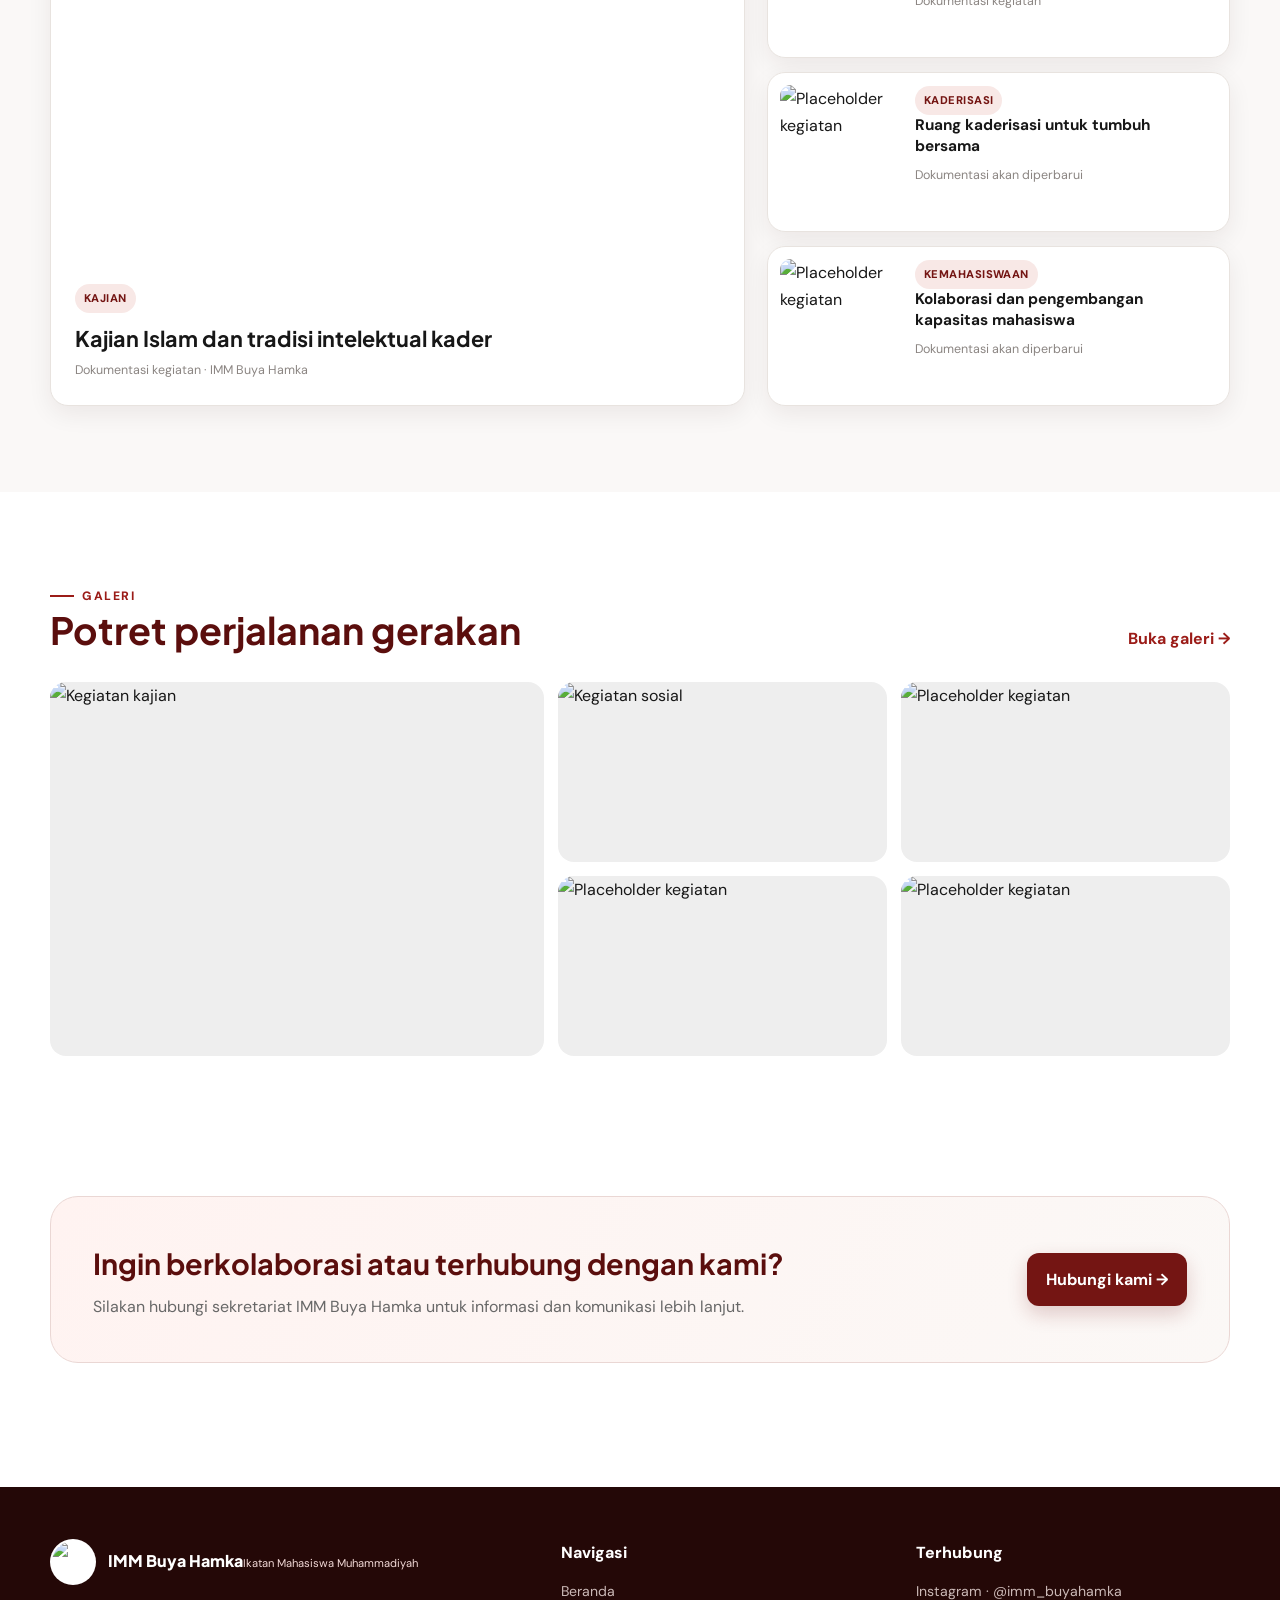
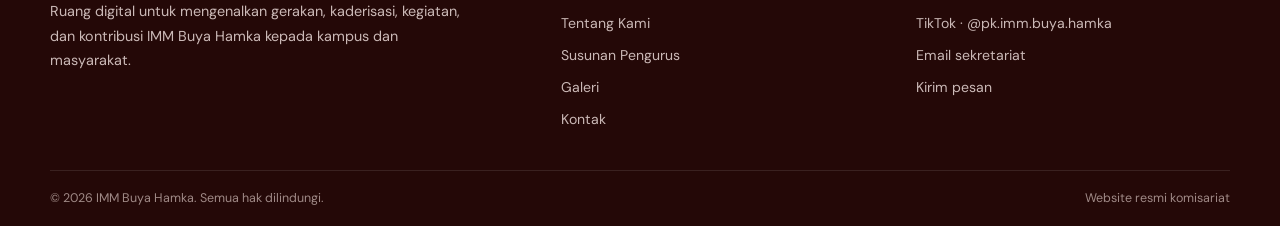
==== commit 23b53a63: "merubah tampilan website agar lebih profesional" ====
--- a/index.html
+++ b/index.html
@@ -1,253 +1,5 @@
-<!doctype html>
-<html lang="id">
-  <head>
-    <meta charset="UTF-8" />
-    <meta name="viewport" content="width=device-width, initial-scale=1.0" />
-    <title>IMM Buya Hamka - Portal Informasi & Berita</title>
-    <!-- Menghubungkan HTML ini dengan file desain CSS kita -->
-    <link rel="stylesheet" href="css/style.css" />
-    <style>
-      .banner-kiri {
-        margin-bottom: 20px;
-      }
-
-      .banner-kiri img,
-      .banner-tengah img {
-        width: 100%;
-        border-radius: 5px;
-      }
-
-      .banner-tengah {
-        margin-bottom: 25px;
-      }
-
-      .slider-link {
-        color: white;
-        text-decoration: none;
-      }
-
-      .slider-teks p {
-        font-size: 0.85rem;
-        margin-top: 5px;
-      }
-    </style>
-  </head>
-
-  <body class="bg-beranda">
-    <!-- Bagian Kepala (Header & Menu) -->
-    <header>
-      <div class="logo">
-        <img src="asset/gambar/logo-imm.svg" alt="Logo IMM" class="logo-img" />
-        <span>IMM Buya Hamka</span>
-      </div>
-      <nav>
-        <a href="index.html" class="aktif">Beranda</a>
-        <a href="tentang.html">Tentang Kami</a>
-        <a href="pengurus.html">Susunan Pengurus</a>
-        <a href="galeri.html">Galeri</a>
-        <a href="kontak.html">Kontak</a>
-      </nav>
-    </header>
-
-    <!-- BAGIAN UTAMA PORTAL BERITA -->
-    <div class="news-container">
-      <!-- ========================================== -->
-      <!-- KOLOM KIRI (SIDEBAR) -->
-      <!-- ========================================== -->
-      <aside class="sidebar">
-        <!-- Widget 1: Agenda / Catatan Khusus -->
-        <div class="widget">
-          <h3 class="widget-judul">Agenda Penting</h3>
-          <ul class="list-berita-kecil">
-            <li><a href="#">Rapat Kerja Pimpinan Cabang Bulan Ini</a></li>
-            <li><a href="#">Kajian Rutin Tafsir Al-Quran (Setiap Jumat)</a></li>
-            <li>
-              <a href="#">Batas Akhir Pendaftaran Darul Arqam Dasar (DAD)</a>
-            </li>
-          </ul>
-        </div>
-
-        <!-- Banner Iklan / Informasi Kiri -->
-        <div class="banner-kiri" style="margin-bottom: 20px">
-          <img
-            src="https://via.placeholder.com/300x250?text=Banner+Informasi+IMM"
-            alt="Banner Kiri"
-            style="width: 100%; border-radius: 5px"
-          />
-        </div>
-
-        <!-- Widget 2: Berita Terpopuler (Dengan Nomor) -->
-        <div class="widget">
-          <h3 class="widget-judul">Terpopuler</h3>
-          <ul class="list-populer">
-            <li>
-              <span class="nomor">1</span>
-              <a href="#"
-                >Teks Khutbah Jumat: Menjaga Etika di Era Sosial Media</a
-              >
-            </li>
-            <li>
-              <span class="nomor">2</span>
-              <a href="#"
-                >Fatwa Tarjih Terbaru Tentang Hukum Jual Beli Online</a
-              >
-            </li>
-            <li>
-              <span class="nomor">3</span>
-              <a href="#">Panduan Lengkap Syarat Mengikuti Darul Arqam Dasar</a>
-            </li>
-            <li>
-              <span class="nomor">4</span>
-              <a href="#"
-                >Opini: Peran Mahasiswa Muhammadiyah Mengawal Demokrasi</a
-              >
-            </li>
-          </ul>
-        </div>
-      </aside>
-
-      <!-- ========================================== -->
-      <!-- KOLOM KANAN (KONTEN UTAMA) -->
-      <!-- ========================================== -->
-      <main class="main-content">
-        <!-- Slider Utama (Berita Sorotan) -->
-        <div class="slider-utama">
-          <div class="slider-gambar">
-            <img
-              src="https://via.placeholder.com/800x400?text=Gambar+Sorotan+Utama+IMM"
-              alt="Slider Utama"
-              class="img-slider"
-            />
-            <div class="slider-teks">
-              <a href="#" style="color: white; text-decoration: none">
-                <h2>
-                  Pelepasan Kader IMM Buya Hamka untuk Mengabdi di Pelosok
-                  Negeri
-                </h2>
-              </a>
-              <p style="font-size: 0.85rem; margin-top: 5px">
-                Dipublikasikan 2 jam yang lalu
-              </p>
-            </div>
-          </div>
-        </div>
-
-        <!-- Banner Tengah -->
-        <div class="banner-tengah" style="margin-bottom: 25px">
-          <img
-            src="https://via.placeholder.com/800x100?text=Banner+Spanduk+Kegiatan"
-            alt="Banner Tengah"
-            style="width: 100%; border-radius: 5px"
-          />
-        </div>
-
-        <!-- Daftar Berita Terbaru -->
-        <div class="daftar-berita">
-          <h3 class="widget-judul">Berita Terkini</h3>
-
-          <!-- Item Berita 1 -->
-          <article class="berita-item">
-            <div class="berita-info">
-              <a href="#">
-                <h4 class="berita-judul">
-                  Mahasiswa IMM Gelar Aksi Sosial Pembagian Sembako di Desa
-                  Binaan
-                </h4>
-              </a>
-              <div class="berita-meta">
-                <span class="kategori-label bg-edukasi">KEGIATAN</span>
-                <span class="waktu">39 menit yang lalu</span>
-              </div>
-            </div>
-            <img
-              src="https://via.placeholder.com/150x120?text=Kegiatan"
-              alt="Thumbnail"
-              class="berita-thumbnail"
-            />
-          </article>
-
-          <!-- Item Berita 2 -->
-          <article class="berita-item">
-            <div class="berita-info">
-              <a href="#">
-                <h4 class="berita-judul">
-                  Diskusi Publik: Menyikapi Perkembangan AI dari Sudut Pandang
-                  Islam
-                </h4>
-              </a>
-              <div class="berita-meta">
-                <span class="kategori-label bg-fatwa">KAJIAN</span>
-                <span class="waktu">3 jam yang lalu</span>
-              </div>
-            </div>
-            <img
-              src="https://via.placeholder.com/150x120?text=Diskusi"
-              alt="Thumbnail"
-              class="berita-thumbnail"
-            />
-          </article>
-
-          <!-- Item Berita 3 -->
-          <article class="berita-item">
-            <div class="berita-info">
-              <a href="#">
-                <h4 class="berita-judul">
-                  Teks Khutbah: Pentingnya Menjaga Ukhuwah Islamiyah Jelang
-                  Pemilu
-                </h4>
-              </a>
-              <div class="berita-meta">
-                <span class="kategori-label bg-khutbah">KHUTBAH</span>
-                <span class="waktu">1 hari yang lalu</span>
-              </div>
-            </div>
-            <img
-              src="https://via.placeholder.com/150x120?text=Khutbah"
-              alt="Thumbnail"
-              class="berita-thumbnail"
-            />
-          </article>
-
-          <!-- Item Berita 4 -->
-          <article class="berita-item">
-            <div class="berita-info">
-              <a href="#">
-                <h4 class="berita-judul">
-                  Rektor Universitas Apresiasi Peran Aktif Kader IMM di
-                  Lingkungan Kampus
-                </h4>
-              </a>
-              <div class="berita-meta">
-                <span class="kategori-label bg-edukasi">KAMPUS</span>
-                <span class="waktu">2 hari yang lalu</span>
-              </div>
-            </div>
-            <img
-              src="https://via.placeholder.com/150x120?text=Kampus"
-              alt="Thumbnail"
-              class="berita-thumbnail"
-            />
-          </article>
-        </div>
-
-        <!-- Sistem Navigasi Halaman (Pagination) -->
-        <div class="pagination-container">
-          <ul class="pagination">
-            <li><a href="#" class="aktif">1</a></li>
-            <li><a href="#">2</a></li>
-            <li><a href="#">3</a></li>
-            <li><a href="#">Selanjutnya &raquo;</a></li>
-          </ul>
-        </div>
-      </main>
-    </div>
-
-    <!-- Bagian Kaki (Footer) -->
-    <footer>
-      <p>
-        &copy; 2026 Ikatan Mahasiswa Muhammadiyah Buya Hamka. Semua hak cipta
-        dilindungi.
-      </p>
-    </footer>
-  </body>
-</html>
+<!doctype html><html lang="id"><head><meta charset="utf-8"><meta name="viewport" content="width=device-width,initial-scale=1"><meta name="description" content="Website resmi IMM Buya Hamka — informasi organisasi, kegiatan, pengurus, dan ruang komunikasi."><meta name="theme-color" content="#5b0e0d"><title>IMM Buya Hamka — Gerakan, Kaderisasi, Kontribusi</title><link rel="stylesheet" href="css/style.css"><link rel="icon" href="asset/gambar/logo-imm.png" type="image/png"></head><body><header class="site-header"><div class="nav-wrap"><a class="brand" href="index.html" aria-label="IMM Buya Hamka - Beranda"><img src="asset/gambar/logo-imm.png" alt="Logo IMM Buya Hamka" class="logo-img"><span class="brand-copy"><span class="brand-name">IMM Buya Hamka</span><span class="brand-sub">Ikatan Mahasiswa Muhammadiyah</span></span></a><button class="nav-toggle" type="button" aria-label="Buka menu" aria-expanded="false">☰</button><nav class="site-nav"><a class="active" aria-current="page" href="index.html">Beranda</a><a href="tentang.html">Tentang</a><a href="pengurus.html">Pengurus</a><a href="galeri.html">Galeri</a><a href="kontak.html">Kontak</a></nav></div></header><main><section class="hero"><div class="container hero-grid"><div class="hero-copy"><span class="eyebrow">IMM Buya Hamka</span><h1>Bergerak untuk <span>ilmu, kaderisasi,</span> dan pengabdian.</h1><p>Website resmi IMM Buya Hamka sebagai ruang informasi, dokumentasi kegiatan, dan pengenalan gerakan mahasiswa yang berorientasi pada keislaman, intelektualitas, dan kemasyarakatan.</p><div class="hero-actions"><a class="btn btn-primary" href="tentang.html">Kenal lebih dekat →</a><a class="btn btn-outline" href="galeri.html">Lihat kegiatan</a></div></div><div class="hero-visual"><div class="hero-badge"><b>IMM</b>Buya Hamka</div><div class="hero-photo"><img src="asset/gambar/kegiatan/kegiatan-2.webp" alt="Dokumentasi kegiatan IMM Buya Hamka"><div class="hero-caption"><strong>Berkarya, berdampak, dan bertumbuh bersama.</strong><span>Dokumentasi kegiatan IMM Buya Hamka</span></div></div></div></div></section>
+<section class="section"><div class="container"><div class="intro-grid"><div><span class="eyebrow">Tentang kami</span><h2>Ruang tumbuh bagi kader yang berilmu dan berkontribusi.</h2></div><div class="intro-copy"><p>IMM Buya Hamka hadir sebagai ruang pembelajaran dan pengembangan kader melalui kajian, diskusi, aksi sosial, serta kegiatan kemahasiswaan. Terinspirasi dari ketokohan Buya Hamka, kami mengupayakan keseimbangan antara tradisi intelektual, nilai keislaman, dan kepedulian sosial.</p><div class="feature-grid"><article class="feature card"><div class="feature-icon">01</div><h3>Keislaman</h3><p>Menumbuhkan nilai keislaman dan Kemuhammadiyahan dalam kehidupan kader.</p></article><article class="feature card"><div class="feature-icon">02</div><h3>Intelektual</h3><p>Mendorong budaya membaca, berdiskusi, menulis, dan berpikir kritis.</p></article><article class="feature card"><div class="feature-icon">03</div><h3>Pengabdian</h3><p>Menghadirkan kontribusi nyata melalui kegiatan sosial dan kemasyarakatan.</p></article></div></div></div></div></section>
+<section class="section" style="background:#faf8f7"><div class="container"><div class="section-head"><div><span class="eyebrow">Kegiatan</span><h2>Dokumentasi terbaru</h2></div><a class="section-link" href="galeri.html">Lihat semua →</a></div><div class="news-grid"><article class="news-feature card"><div class="thumb"><img src="asset/gambar/kegiatan/kegiatan-1.webp" alt="Dokumentasi kajian IMM Buya Hamka"></div><div class="news-body"><span class="tag">KAJIAN</span><h3>Kajian Islam dan tradisi intelektual kader</h3><p class="meta">Dokumentasi kegiatan · IMM Buya Hamka</p></div></article><div class="news-list"><article class="news-mini card"><img src="asset/gambar/kegiatan/kegiatan-2.webp" alt="Penyaluran donasi"><div><span class="tag">SOSIAL</span><h3>Penyaluran donasi untuk membantu masyarakat terdampak bencana</h3><span class="meta">Dokumentasi kegiatan</span></div></article><article class="news-mini card"><img src="asset/gambar/kegiatan/kegiatan-placeholder.svg" alt="Placeholder kegiatan"><div><span class="tag">KADERISASI</span><h3>Ruang kaderisasi untuk tumbuh bersama</h3><span class="meta">Dokumentasi akan diperbarui</span></div></article><article class="news-mini card"><img src="asset/gambar/kegiatan/kegiatan-placeholder.svg" alt="Placeholder kegiatan"><div><span class="tag">KEMAHASISWAAN</span><h3>Kolaborasi dan pengembangan kapasitas mahasiswa</h3><span class="meta">Dokumentasi akan diperbarui</span></div></article></div></div></div></section>
+<section class="section"><div class="container"><div class="section-head"><div><span class="eyebrow">Galeri</span><h2>Potret perjalanan gerakan</h2></div><a class="section-link" href="galeri.html">Buka galeri →</a></div><div class="gallery-preview"><a href="galeri.html"><img src="asset/gambar/kegiatan/kegiatan-1.webp" alt="Kegiatan kajian"></a><a href="galeri.html"><img src="asset/gambar/kegiatan/kegiatan-2.webp" alt="Kegiatan sosial"></a><a href="galeri.html"><img src="asset/gambar/kegiatan/kegiatan-placeholder.svg" alt="Placeholder kegiatan"></a><a href="galeri.html"><img src="asset/gambar/kegiatan/kegiatan-placeholder.svg" alt="Placeholder kegiatan"></a><a href="galeri.html"><img src="asset/gambar/kegiatan/kegiatan-placeholder.svg" alt="Placeholder kegiatan"></a></div></div></section>
+<section class="section-sm"><div class="container"><div class="cta"><div><h2>Ingin berkolaborasi atau terhubung dengan kami?</h2><p>Silakan hubungi sekretariat IMM Buya Hamka untuk informasi dan komunikasi lebih lanjut.</p></div><a class="btn btn-primary" href="kontak.html">Hubungi kami →</a></div></div></section></main><footer class="site-footer"><div class="container footer-main"><div class="footer-brand"><div class="brand"><img src="asset/gambar/logo-imm.png" alt="Logo IMM" class="logo-img"><span class="brand-copy"><span class="brand-name">IMM Buya Hamka</span><span class="brand-sub">Ikatan Mahasiswa Muhammadiyah</span></span></div><p>Ruang digital untuk mengenalkan gerakan, kaderisasi, kegiatan, dan kontribusi IMM Buya Hamka kepada kampus dan masyarakat.</p></div><div><div class="footer-title">Navigasi</div><div class="footer-links"><a href="index.html">Beranda</a><a href="tentang.html">Tentang Kami</a><a href="pengurus.html">Susunan Pengurus</a><a href="galeri.html">Galeri</a><a href="kontak.html">Kontak</a></div></div><div><div class="footer-title">Terhubung</div><div class="footer-links"><a href="https://instagram.com/imm_buyahamka" target="_blank" rel="noopener">Instagram · @imm_buyahamka</a><a href="https://www.tiktok.com/@pk.imm.buya.hamka" target="_blank" rel="noopener">TikTok · @pk.imm.buya.hamka</a><a href="mailto:immbuyahamkaaa@gmail.com">Email sekretariat</a><a href="kontak.html">Kirim pesan</a></div></div></div><div class="container footer-bottom"><span>© <span data-year>2026</span> IMM Buya Hamka. Semua hak dilindungi.</span><span>Website resmi komisariat</span></div></footer><script src="js/main.js"></script></body></html>
--- a/css/style.css
+++ b/css/style.css
@@ -1,689 +1,88 @@
-/* --- style.css --- */
+@import url('https://fonts.googleapis.com/css2?family=DM+Sans:wght@400;500;600;700&family=Plus+Jakarta+Sans:wght@600;700;800&display=swap');
 
-/* 1. Kumpulan Variabel Warna (Palet dari image_d7c6ba.jpg) */
-:root {
-  --merah-tua: #741513;
-  --merah-terang: #bb221c;
-  --biru: #1754d1;
-  --biru-gelap: #13133f;
-  --latar-belakang: #f9f9f9;
-  --putih: #ffffff;
+:root{
+  --red-950:#3f0b0a; --red-900:#5b0e0d; --red-800:#741513; --red-700:#9b1c18; --red-600:#bb221c;
+  --ink:#171717; --muted:#686868; --soft:#f7f5f3; --line:#e8e3df; --white:#fff;
+  --container:1180px; --radius-sm:12px; --radius-md:18px; --radius-lg:28px;
+  --shadow:0 16px 50px rgba(46,20,18,.08); --shadow-sm:0 8px 24px rgba(46,20,18,.07);
 }
+*{box-sizing:border-box;margin:0;padding:0}
+html{scroll-behavior:smooth}
+body{font-family:'DM Sans',system-ui,sans-serif;color:var(--ink);background:#fff;line-height:1.7;min-height:100vh;display:flex;flex-direction:column}
+body::selection{background:var(--red-700);color:#fff}
+a{color:inherit;text-decoration:none}
+img{max-width:100%;display:block}
+button,input,textarea{font:inherit}
+.container{width:min(calc(100% - 40px),var(--container));margin-inline:auto}
+main{flex:1;animation:pageIn .7s cubic-bezier(.22,1,.36,1) both;overflow:hidden}
+@keyframes pageIn{from{opacity:0;transform:translateY(10px)}to{opacity:1;transform:none}}
 
-/* 2. Pengaturan Dasar */
-* {
-  margin: 0;
-  padding: 0;
-  box-sizing: border-box;
-  font-family: "Segoe UI", Tahoma, Geneva, Verdana, sans-serif;
-}
+/* Header */
+.site-header{position:sticky;top:0;z-index:50;background:rgba(63,11,10,.92);backdrop-filter:blur(16px);color:#fff;border-bottom:1px solid rgba(255,255,255,.08);transition:background .35s ease,box-shadow .35s ease,transform .35s ease}.site-header.scrolled{background:rgba(36,8,7,.97);box-shadow:0 10px 35px rgba(0,0,0,.14)}
+.nav-wrap{width:min(calc(100% - 40px),var(--container));height:78px;margin:auto;display:flex;align-items:center;justify-content:space-between;gap:28px}
+.brand{display:flex;align-items:center;gap:12px;min-width:0}
+.logo-img{width:46px;height:46px;border-radius:50%;object-fit:contain;background:#fff;padding:2px;flex:none}
+.brand-copy{line-height:1.15}.brand-name{font-family:'Plus Jakarta Sans',sans-serif;font-size:1rem;font-weight:800}.brand-sub{font-size:.7rem;color:#f2d9d7;margin-top:4px}
+.site-nav{display:flex;align-items:center;gap:4px}.site-nav a{padding:10px 13px;border-radius:10px;color:#f8e9e8;font-size:.9rem;font-weight:600;transition:color .25s ease,background .25s ease,transform .25s ease}.site-nav a:hover{transform:translateY(-1px)}.site-nav a:hover,.site-nav a.active{background:rgba(255,255,255,.1);color:#fff}
+.nav-toggle{display:none;border:0;background:rgba(255,255,255,.1);color:#fff;width:42px;height:42px;border-radius:10px;cursor:pointer;font-size:1.2rem}
 
-body {
-  background-color: var(--latar-belakang);
-  color: var(
-    --biru-gelap
-  ); /* Teks dasar menggunakan warna biru gelap agar elegan */
-  line-height: 1.6;
+/* Common */
+.eyebrow{display:inline-flex;align-items:center;gap:8px;color:var(--red-700);font-size:.76rem;font-weight:800;letter-spacing:.13em;text-transform:uppercase}.eyebrow::before{content:'';width:24px;height:2px;background:currentColor}
+.page-head{padding:74px 0 42px;background:linear-gradient(180deg,#fbf8f6 0%,#fff 100%);border-bottom:1px solid var(--line)}
+.page-head h1{font-family:'Plus Jakarta Sans',sans-serif;font-size:clamp(2rem,4vw,3.5rem);line-height:1.12;margin-top:12px;color:var(--red-900)}
+.page-head p{max-width:680px;color:var(--muted);margin-top:14px}
+.section{padding:86px 0}.section-sm{padding:54px 0}.section-head{display:flex;align-items:end;justify-content:space-between;gap:24px;margin-bottom:30px}.section-head h2{font-family:'Plus Jakarta Sans',sans-serif;color:var(--red-900);font-size:clamp(1.55rem,3vw,2.35rem);line-height:1.2}.section-head p{color:var(--muted);max-width:560px}.section-link{font-weight:700;color:var(--red-700);white-space:nowrap}.section-link:hover{text-decoration:underline}
+.btn{display:inline-flex;align-items:center;justify-content:center;gap:9px;border-radius:12px;padding:12px 18px;font-weight:700;border:1px solid transparent;transition:transform .3s cubic-bezier(.22,1,.36,1),box-shadow .3s ease,background .3s ease,border-color .3s ease;cursor:pointer}.btn:hover{transform:translateY(-2px)}.btn-primary{background:var(--red-800);color:#fff;box-shadow:0 8px 20px rgba(116,21,19,.2)}.btn-primary:hover{background:var(--red-700);transform:translateY(-1px)}.btn-outline{border-color:var(--line);background:#fff;color:var(--red-800)}.btn-outline:hover{border-color:#c9aaa7;background:#fff9f8}
+.card{background:#fff;border:1px solid var(--line);border-radius:var(--radius-md);box-shadow:var(--shadow-sm);transition:transform .45s cubic-bezier(.22,1,.36,1),box-shadow .45s ease,border-color .35s ease}.card:hover{transform:translateY(-6px);box-shadow:0 18px 42px rgba(46,20,18,.11);border-color:#e0d2cf}
 
-  /* Pengaturan untuk efek logo background */
-  position: relative;
-  z-index: 0;
+/* Hero */
+.hero{background:radial-gradient(circle at 85% 15%,rgba(187,34,28,.22),transparent 32%),linear-gradient(135deg,var(--red-950),var(--red-800));color:#fff;overflow:hidden;position:relative}.hero::before{content:'';position:absolute;width:520px;height:520px;right:-180px;top:-260px;border-radius:50%;background:radial-gradient(circle,rgba(255,255,255,.09),transparent 65%);animation:heroGlow 8s ease-in-out infinite alternate}.hero::after{content:'';position:absolute;inset:auto -120px -170px auto;width:440px;height:440px;border:1px solid rgba(255,255,255,.1);border-radius:50%;box-shadow:0 0 0 70px rgba(255,255,255,.025),0 0 0 140px rgba(255,255,255,.018);animation:orbit 18s linear infinite}
+.hero-grid{min-height:590px;display:grid;grid-template-columns:1.05fr .95fr;align-items:center;gap:60px;padding:70px 0;position:relative;z-index:1}.hero .eyebrow{color:#f5c4c0}.hero h1{font-family:'Plus Jakarta Sans',sans-serif;font-size:clamp(2.65rem,6vw,5rem);line-height:1.03;letter-spacing:-.045em;max-width:760px}.hero h1 span{color:#f6b7b2}.hero-copy>p{color:#ead8d6;max-width:600px;font-size:1.05rem;margin:22px 0 28px}.hero-actions{display:flex;flex-wrap:wrap;gap:12px}.hero .btn-outline{background:transparent;border-color:rgba(255,255,255,.28);color:#fff}.hero .btn-outline:hover{background:rgba(255,255,255,.08)}
+.hero-visual{position:relative}.hero-photo{height:470px;border-radius:30px;overflow:hidden;border:1px solid rgba(255,255,255,.2);box-shadow:0 30px 70px rgba(0,0,0,.25);background:#7e1b18}.hero-photo img{width:100%;height:100%;object-fit:cover;transition:transform 1.2s cubic-bezier(.22,1,.36,1)}.hero-photo:hover img{transform:scale(1.035)}.hero-photo::after{content:'';position:absolute;inset:0;background:linear-gradient(180deg,transparent 35%,rgba(0,0,0,.5))}.hero-caption{position:absolute;left:28px;right:28px;bottom:26px;z-index:2}.hero-caption strong{display:block;font-family:'Plus Jakarta Sans',sans-serif;font-size:1.1rem}.hero-caption span{color:#f0d9d6;font-size:.85rem}.hero-badge{position:absolute;z-index:3;left:-22px;top:28px;background:#fff;color:var(--red-900);border-radius:16px;padding:14px 17px;box-shadow:0 18px 40px rgba(0,0,0,.18);font-size:.78rem;font-weight:800}.hero-badge b{display:block;font-size:1.1rem}
 
-  /* --- KODE BARU UNTUK STICKY FOOTER --- */
-  display: flex; /* Mengaktifkan mode flexbox */
-  flex-direction: column; /* Menyusun elemen dari atas ke bawah */
-  min-height: 100vh; /* Memaksa tinggi body minimal sebesar tinggi layar penuh */
-}
+/* Home content */
+.intro-grid{display:grid;grid-template-columns:.8fr 1.2fr;gap:70px;align-items:start}.intro-grid h2{font-family:'Plus Jakarta Sans',sans-serif;font-size:clamp(1.8rem,3vw,2.8rem);line-height:1.18;color:var(--red-900)}.intro-copy{color:var(--muted);font-size:1.03rem}.feature-grid{display:grid;grid-template-columns:repeat(3,1fr);gap:18px;margin-top:30px}.feature{padding:24px}.feature-icon{width:42px;height:42px;border-radius:12px;background:#f7e8e6;color:var(--red-700);display:grid;place-items:center;font-weight:800;margin-bottom:18px}.feature h3{font-family:'Plus Jakarta Sans',sans-serif;font-size:1rem}.feature p{font-size:.9rem;color:var(--muted);margin-top:7px}
+.news-grid{display:grid;grid-template-columns:1.2fr .8fr;gap:22px}.news-feature{overflow:hidden}.news-feature .thumb{height:360px;overflow:hidden}.news-feature img{width:100%;height:100%;object-fit:cover;transition:.45s}.news-feature:hover img{transform:scale(1.04)}.news-body{padding:24px}.tag{display:inline-flex;background:#f8e8e6;color:var(--red-800);padding:5px 9px;border-radius:999px;font-size:.7rem;font-weight:800;letter-spacing:.04em}.news-body h3{font-family:'Plus Jakarta Sans',sans-serif;font-size:1.35rem;line-height:1.3;margin:12px 0 7px}.meta{font-size:.78rem;color:#8b8582}.news-list{display:grid;gap:14px}.news-mini{display:grid;grid-template-columns:120px 1fr;gap:15px;padding:12px}.news-mini img{width:120px;height:96px;object-fit:cover;border-radius:11px}.news-mini h3{font-size:.96rem;line-height:1.35}.news-mini .meta{display:block;margin-top:8px}
+.gallery-preview{display:grid;grid-template-columns:1.2fr .8fr .8fr;grid-template-rows:180px 180px;gap:14px}.gallery-preview a{overflow:hidden;border-radius:16px;position:relative;background:#eee}.gallery-preview a:first-child{grid-row:span 2}.gallery-preview img{width:100%;height:100%;object-fit:cover;transition:.4s}.gallery-preview a:hover img{transform:scale(1.05)}.gallery-preview a::after{content:'Lihat galeri';position:absolute;left:14px;bottom:12px;background:rgba(0,0,0,.58);color:#fff;padding:5px 9px;border-radius:8px;font-size:.72rem;opacity:0;transition:.2s}.gallery-preview a:hover::after{opacity:1}
+.cta{background:linear-gradient(120deg,#fff3f1,#fbf8f6);border:1px solid #ead7d4;border-radius:28px;padding:42px;display:flex;justify-content:space-between;align-items:center;gap:30px}.cta h2{font-family:'Plus Jakarta Sans',sans-serif;color:var(--red-900);font-size:1.8rem}.cta p{color:var(--muted);margin-top:5px}
 
-/* --- KODE BARU: Memaksa bagian utama untuk melar --- */
-main {
-  flex: 1; /* Bagian ini akan meregang untuk mendorong footer ke paling bawah */
-}
+/* Internal pages */
+.profile-grid{display:grid;grid-template-columns:1fr .72fr;gap:22px}.profile-card{padding:32px}.profile-card h2,.profile-card h3{font-family:'Plus Jakarta Sans',sans-serif;color:var(--red-900);line-height:1.25}.profile-card h3{font-size:1.2rem;margin:26px 0 9px}.profile-card h3:first-child{margin-top:0}.profile-card p,.profile-card li{color:var(--muted)}.profile-card ul{padding-left:20px;display:grid;gap:8px}.quote-card{padding:32px;background:var(--red-900);color:#fff;border-radius:var(--radius-md);position:sticky;top:100px}.quote-card p{font-family:'Plus Jakarta Sans',sans-serif;font-size:1.3rem;line-height:1.45}.quote-card span{display:block;color:#e7c9c6;margin-top:18px;font-size:.85rem}
+.org-chart{display:grid;gap:28px}.org-row{display:flex;justify-content:center;gap:18px;flex-wrap:wrap}.person-card{width:min(260px,100%);padding:22px;text-align:center}.person-photo{width:118px;height:118px;border-radius:50%;object-fit:cover;margin:0 auto 16px;border:4px solid #f6e3e0;background:#f5efed}.person-card h3{font-family:'Plus Jakarta Sans',sans-serif;font-size:1rem;line-height:1.3}.person-card p{color:var(--red-700);font-weight:700;font-size:.82rem;margin-top:4px}.placeholder-photo{display:grid;place-items:center;color:var(--red-800);font-weight:800;font-size:.72rem;text-align:center;padding:12px}.org-label{text-align:center;color:#8d7b77;font-size:.74rem;font-weight:800;text-transform:uppercase;letter-spacing:.12em;margin-bottom:10px}
+.gallery-grid{display:grid;grid-template-columns:repeat(3,1fr);gap:18px}.gallery-card{overflow:hidden;cursor:pointer}.gallery-card img{width:100%;height:260px;object-fit:cover;transition:.4s}.gallery-card:hover img{transform:scale(1.04)}.gallery-info{padding:17px}.gallery-info h3{font-size:.98rem;font-family:'Plus Jakarta Sans',sans-serif}.gallery-info p{font-size:.8rem;color:var(--muted);margin-top:3px}
+.contact-grid{display:grid;grid-template-columns:.85fr 1.15fr;gap:22px}.contact-card{padding:30px}.contact-list{display:grid;gap:18px;margin-top:24px}.contact-item{display:grid;grid-template-columns:42px 1fr;gap:13px}.contact-icon{width:42px;height:42px;border-radius:12px;background:#f7e8e6;color:var(--red-800);display:grid;place-items:center;font-weight:800}.contact-item strong{display:block}.contact-item span,.contact-item a{color:var(--muted);font-size:.9rem}.contact-item a:hover{color:var(--red-700)}.contact-form{display:grid;gap:16px;margin-top:20px}.field{display:grid;gap:7px}.field label{font-size:.82rem;font-weight:700}.field input,.field textarea{width:100%;border:1px solid var(--line);background:#fff;border-radius:12px;padding:12px 14px;outline:none;transition:.2s}.field input:focus,.field textarea:focus{border-color:#bd8b87;box-shadow:0 0 0 4px #f8e8e6}.field textarea{min-height:150px;resize:vertical}.form-note{font-size:.75rem;color:var(--muted)}
 
-/* --- DESAIN JUDUL HALAMAN UNIVERSAL --- */
-.judul-halaman {
-  text-align: center; /* Memastikan teks berada tepat di tengah */
-  color: var(
-    --merah-tua
-  ); /* Menggunakan warna merah tua yang elegan dari paletmu */
-  font-size: 2.2rem; /* Membuat ukuran huruf cukup besar sebagai judul */
-  font-weight: bold;
-  margin-top: 30px; /* Jarak aman dari header di atasnya */
-  margin-bottom: 40px; /* Jarak aman sebelum konten utama dimulai */
-  position: relative; /* Diperlukan untuk membuat garis hiasan di bawahnya */
-}
+/* Footer */
+.site-footer{background:#240807;color:#fff;margin-top:70px}.footer-main{padding:52px 0 38px;display:grid;grid-template-columns:1.2fr .8fr .8fr;gap:40px}.footer-brand p{color:#cbb9b7;max-width:420px;margin-top:14px;font-size:.9rem}.footer-title{font-weight:800;margin-bottom:14px}.footer-links{display:grid;gap:8px}.footer-links a{color:#cbb9b7;font-size:.88rem}.footer-links a:hover{color:#fff}.footer-bottom{border-top:1px solid rgba(255,255,255,.1);padding:17px 0;color:#9f8986;font-size:.78rem;display:flex;justify-content:space-between;gap:20px}.footer-bottom a:hover{color:#fff}
 
-/* Membuat garis aksen (hiasan) di bawah judul utama */
-.judul-halaman::after {
-  content: "";
-  display: block;
-  width: 70px; /* Lebar garis hiasan */
-  height: 4px; /* Ketebalan garis */
-  background-color: var(
-    --merah-terang
-  ); /* Warna garis menggunakan merah terang */
-  margin: 15px auto 0 auto; /* Mendorong garis agar pas di tengah-tengah bawah teks */
-  border-radius: 3px; /* Membuat ujung garis sedikit melengkung */
-}
+/* Mobile */
+@media(max-width:900px){.hero-grid,.intro-grid,.profile-grid,.contact-grid,.news-grid{grid-template-columns:1fr}.hero-grid{padding:58px 0}.hero-photo{height:390px}.hero-badge{left:15px}.feature-grid{grid-template-columns:1fr}.gallery-grid{grid-template-columns:repeat(2,1fr)}.footer-main{grid-template-columns:1fr 1fr}.quote-card{position:static}.news-feature .thumb{height:300px}}
+@media(max-width:720px){.container,.nav-wrap{width:min(calc(100% - 28px),var(--container))}.nav-wrap{height:70px}.nav-toggle{display:grid;place-items:center}.site-nav{display:none;position:absolute;left:14px;right:14px;top:76px;padding:10px;background:var(--red-950);border:1px solid rgba(255,255,255,.12);border-radius:16px;box-shadow:0 20px 50px rgba(0,0,0,.25);flex-direction:column;align-items:stretch}.site-nav.open{display:flex}.site-nav a{padding:12px 14px}.brand-sub{display:none}.brand-name{font-size:.92rem}.page-head{padding:54px 0 32px}.section{padding:62px 0}.section-head{align-items:start;flex-direction:column}.gallery-grid{grid-template-columns:1fr}.gallery-card img{height:240px}.gallery-preview{grid-template-columns:1fr 1fr;grid-template-rows:180px 180px}.gallery-preview a:first-child{grid-column:span 2;grid-row:auto}.cta{padding:28px;align-items:flex-start;flex-direction:column}.footer-main{grid-template-columns:1fr}.footer-bottom{flex-direction:column}.hero h1{font-size:2.7rem}.hero-photo{height:330px}.news-mini{grid-template-columns:95px 1fr}.news-mini img{width:95px;height:82px}}
+@media(prefers-reduced-motion:reduce){*,*::before,*::after{scroll-behavior:auto!important;transition:none!important;animation:none!important}}
+.lightbox{position:fixed;inset:0;z-index:100;background:rgba(18,6,5,.92);display:grid;place-items:center;padding:30px;opacity:0;transition:.2s}.lightbox.show{opacity:1}.lightbox img{max-width:min(1000px,94vw);max-height:88vh;object-fit:contain;border-radius:12px}.lightbox button{position:absolute;right:24px;top:18px;border:0;background:rgba(255,255,255,.12);color:#fff;width:44px;height:44px;border-radius:50%;font-size:1.7rem;cursor:pointer}
 
-/* 3. Bagian Header dan Navigasi (Dominan Merah Tua) */
-header {
-  background-color: var(--merah-tua);
-  color: var(--putih);
-  padding: 1rem 5%;
-  display: flex;
-  justify-content: space-between;
-  align-items: center;
-}
 
-/* Mengatur wadah logo agar gambar dan teks berjejer rapi */
-header .logo {
-  font-size: 1.5rem;
-  font-weight: bold;
-  display: flex; /* Perintah agar isinya berbaris ke samping */
-  align-items: center; /* Memastikan gambar dan teks sejajar di tengah secara vertikal */
-  gap: 12px; /* Memberikan jarak/spasi antara gambar logo dan teks */
-}
+/* Motion system */
+[data-reveal]{opacity:0;transform:translate3d(0,28px,0);transition:opacity .75s cubic-bezier(.22,1,.36,1),transform .75s cubic-bezier(.22,1,.36,1);transition-delay:var(--reveal-delay,0ms)}
+[data-reveal].is-visible{opacity:1;transform:none}
+[data-reveal="left"]{transform:translate3d(-34px,0,0)}
+[data-reveal="right"]{transform:translate3d(34px,0,0)}
+[data-reveal="scale"]{transform:scale(.94);transform-origin:center}
+.hero-copy > *{animation:heroItem .8s cubic-bezier(.22,1,.36,1) both}
+.hero-copy .eyebrow{animation-delay:.08s}.hero-copy h1{animation-delay:.16s}.hero-copy>p{animation-delay:.25s}.hero-copy .hero-actions{animation-delay:.34s}
+.hero-visual{animation:heroVisual 1s cubic-bezier(.22,1,.36,1) .18s both}
+.hero-badge{animation:badgeIn .8s cubic-bezier(.22,1,.36,1) .65s both}
+@keyframes heroItem{from{opacity:0;transform:translateY(22px)}to{opacity:1;transform:none}}
+@keyframes heroVisual{from{opacity:0;transform:translate3d(30px,18px,0) scale(.97)}to{opacity:1;transform:none}}
+@keyframes badgeIn{from{opacity:0;transform:translate3d(-15px,-10px,0) rotate(-3deg)}to{opacity:1;transform:none}}
+@keyframes heroGlow{from{transform:translate3d(-25px,20px) scale(.92)}to{transform:translate3d(10px,-10px) scale(1.08)}}
+@keyframes orbit{to{transform:rotate(360deg)}}
 
-/* Mengatur ukuran dan latar belakang gambar logo */
-.logo-img {
-  height: 45px; /* Tinggi lingkaran diperbesar sedikit untuk menampung ruang putih */
-  width: 45px; /* Lebar harus SAMA dengan tinggi agar menjadi lingkaran sempurna */
-  background-color: var(
-    --putih
-  ); /* Memberikan warna latar belakang putih dari variabel warna kita */
-  border-radius: 50%; /* Perintah CSS untuk membuat kotak menjadi lingkaran penuh */
-  padding: 1px; /* Memberikan ruang/jarak antara gambar logo asli dengan tepi lingkaran putih */
-  object-fit: contain; /* Memastikan gambar logo tetap utuh dan tidak gepeng di dalam lingkaran */
-}
-
-/* --- Pembaruan Bagian Navigasi --- */
-nav a {
-  color: var(--putih);
-  text-decoration: none;
-  margin-left: 20px;
-  font-weight: 500;
-  position: relative; /* Diperlukan untuk trik garis bawah */
-  padding-bottom: 5px; /* Memberi jarak antara teks dan ruang munculnya garis bawah */
-}
-
-/* Trik membuat garis bawah animasi yang tersembunyi */
-nav a::after {
-  content: "";
-  position: absolute;
-  bottom: 0;
-  left: 0;
-  width: 0; /* Lebar awal 0 sehingga tidak terlihat */
-  height: 2px;
-  background-color: var(--putih); /* Warna garis bawah putih */
-  transition: width 0.3s ease; /* Animasi pelebaran garis selama 0.3 detik */
-}
-
-/* Saat menu disentuh kursor, garisnya melebar hingga penuh */
-nav a:hover::after {
-  width: 100%;
-}
-
-/* Penanda menu yang sedang aktif (garis bawah tampil permanen) */
-nav a.aktif::after {
-  width: 100%;
-}
-
-/* --- Animasi Transisi Halaman (Pudar Masuk) --- */
-@keyframes pudarMasuk {
-  from {
-    opacity: 0; /* Mulai dari transparan */
-    transform: translateY(15px); /* Posisi awal sedikit turun ke bawah */
-  }
-  to {
-    opacity: 1; /* Berakhir menjadi terlihat jelas */
-    transform: translateY(0); /* Kembali ke posisi semula */
-  }
-}
-
-/* Menerapkan animasi pudar masuk ke seluruh isi konten halaman */
-main {
-  animation: pudarMasuk 0.6s ease-out forwards;
-}
-
-/* 6. Bagian Footer (Dominan Merah Tua) */
-footer {
-  background-color: var(--merah-tua);
-  color: var(--putih);
-  text-align: center;
-  padding: 1.5rem;
-  margin-top: 2rem;
-}
-
-/* 7. Bagian Susunan Pengurus */
-/* Pengaturan Tata Letak Hierarki (Struktur Organisasi) */
-.baris-pengurus {
-  display: flex;
-  gap: 30px; /* Jarak antar kartu ke samping */
-  justify-content: center; /* Memastikan kartu selalu di tengah layar */
-  flex-wrap: wrap; /* Jika layar sempit di HP, kartu akan otomatis turun ke bawah */
-  margin-bottom: 40px; /* Memberikan jarak ruang yang cukup ke baris jabatan di bawahnya */
-}
-
-.kartu-pengurus {
-  background-color: var(--putih);
-  border: 1px solid #ddd;
-  border-radius: 8px;
-  padding: 1.5rem;
-  width: 250px;
-  text-align: center; /* Membuat semua teks di dalam kartu berada di tengah */
-  box-shadow: 0 4px 6px rgba(0, 0, 0, 0.1);
-}
-
-.foto-placeholder {
-  width: 100px;
-  height: 100px;
-  background-color: var(--merah-terang); /* Menggunakan warna dari palet kita */
-  border-radius: 50%; /* Trik CSS untuk membuat bentuk persegi menjadi lingkaran penuh */
-  margin: 0 auto 15px auto; /* Mengatur jarak bawah dan memposisikan lingkaran di tengah */
-}
-/* Desain untuk foto pengurus asli */
-.foto-pengurus {
-  width: 120px; /* Ukuran diperbesar sedikit agar wajah lebih jelas */
-  height: 120px;
-  border-radius: 50%; /* Membuat foto menjadi lingkaran sempurna */
-  object-fit: cover; /* Menjaga proporsi wajah agar tidak gepeng/distorsi */
-  margin: 0 auto 15px auto;
-  display: block;
-  border: 3px solid var(--merah-tua); /* Memberikan bingkai warna merah tua agar elegan */
-}
-
-.kartu-pengurus h3 {
-  color: var(--biru-gelap);
-  margin-bottom: 5px;
-  font-size: 1.2rem;
-}
-
-.kartu-pengurus p {
-  color: var(--merah-tua);
-  font-weight: bold;
-  font-size: 0.9rem;
-}
-
-/* 8. Bagian Galeri */
-.galeri-grid {
-  display: grid;
-  /* Ini kode ajaib agar kolom menyesuaikan ukuran layar secara otomatis */
-  grid-template-columns: repeat(auto-fit, minmax(250px, 1fr));
-  gap: 20px;
-  padding: 1rem 0;
-}
-
-.item-galeri {
-  background-color: var(--putih);
-  border-radius: 8px;
-  overflow: hidden; /* Memotong ujung foto agar ikut melengkung sesuai kotak */
-  box-shadow: 0 4px 6px rgba(0, 0, 0, 0.1);
-  border: 2px solid var(--merah-terang); /* Bingkai merah terang dari palet kita */
-  transition:
-    transform 0.3s ease,
-    border-color 0.3s ease; /* Efek halus */
-}
-
-/* Efek saat foto disentuh kursor */
-.item-galeri:hover {
-  transform: scale(1.03); /* Membesar sedikit (3%) */
-  border-color: var(--merah-tua); /* Bingkai berubah jadi merah tua */
-}
-
-.item-galeri img {
-  width: 100%;
-  height: 200px; /* Tinggi foto diseragamkan */
-  object-fit: cover; /* Mencegah foto menjadi gepeng/distorsi */
-  display: block;
-}
-
-.item-galeri p {
-  text-align: center;
-  padding: 12px;
-  color: var(--biru-gelap); /* Teks menggunakan warna biru gelap agar elegan */
-  font-weight: 500;
-  font-size: 0.95rem;
-}
-
-/* 9. Bagian Kontak */
-.kontak-wrapper {
-  display: flex;
-  flex-wrap: wrap; /* Agar kolom turun ke bawah di layar kecil */
-  gap: 30px;
-  justify-content: center;
-}
-
-.info-kontak,
-.form-kontak {
-  background-color: var(--putih);
-  padding: 2rem;
-  border-radius: 8px;
-  box-shadow: 0 4px 6px rgba(0, 0, 0, 0.1);
-  border: 1px solid #ddd;
-  flex: 1; /* Membuat kedua kotak memiliki lebar yang seimbang */
-  min-width: 300px; /* Batas minimal lebar agar tidak terlalu menyusut */
-}
-
-.info-kontak h3,
-.form-kontak h3 {
-  color: var(--merah-tua);
-  margin-bottom: 15px;
-  border-bottom: 2px solid var(--merah-terang);
-  padding-bottom: 5px;
-  display: inline-block;
-}
-
-.info-kontak p {
-  margin-bottom: 12px;
-  color: var(--biru-gelap);
-  font-size: 1rem;
-}
-
-/* Desain khusus untuk kotak isian formulir */
-.form-kontak form {
-  display: flex;
-  flex-direction: column;
-  gap: 15px;
-}
-
-.form-kontak input,
-.form-kontak textarea {
-  width: 100%;
-  padding: 10px;
-  border: 1px solid #ccc;
-  border-radius: 5px;
-  font-family: inherit; /* Mengikuti jenis huruf website */
-}
-
-/* Desain tombol kirim */
-.form-kontak button {
-  background-color: var(--merah-tua);
-  color: var(--putih);
-  border: none;
-  padding: 12px 15px;
-  border-radius: 5px;
-  cursor: pointer;
-  font-weight: bold;
-  transition: background-color 0.3s ease;
-}
-
-.form-kontak button:hover {
-  background-color: var(--merah-terang); /* Efek berubah warna saat disentuh */
-}
-
-/* 10. Bagian Tentang Kami */
-.profil-box {
-  background-color: var(--putih);
-  padding: 2.5rem; /* Memberikan ruang kosong di dalam kotak agar teks tidak sesak */
-  border-radius: 8px;
-  border: 1px solid #ddd;
-  line-height: 1.8;
-  box-shadow: 0 4px 6px rgba(0, 0, 0, 0.05); /* Memberikan efek bayangan halus */
-}
-
-.profil-box h3 {
-  color: var(--merah-tua); /* Judul menggunakan warna merah tua */
-  margin-top: 1.5rem; /* Jarak bagian atas sebelum judul baru dimulai */
-  margin-bottom: 10px;
-  border-bottom: 2px solid var(--merah-terang); /* Garis bawah pemanis pada judul */
-  display: inline-block; /* Agar panjang garis bawah menyesuaikan panjang teks */
-}
-
-/* Khusus untuk judul h3 yang paling pertama, tidak perlu jarak atas */
-.profil-box h3:first-child {
-  margin-top: 0;
-}
-
-.profil-box p {
-  color: var(--biru-gelap);
-  margin-bottom: 15px;
-  text-align: justify; /* Membuat ujung teks rata kanan dan kiri */
-}
-
-.profil-box ul {
-  margin-left: 25px;
-  margin-bottom: 15px;
-  color: var(--biru-gelap);
-}
-
-.profil-box li {
-  margin-bottom: 8px; /* Memberikan jarak antar poin misi agar tidak menempel */
-}
-
-/* 11. Efek Latar Belakang Logo Transparan (Watermark) */
-
-/* Memastikan lapisan latar belakang tetap berada di posisinya */
-body {
-  position: relative;
-  z-index: 0;
-}
-
-/* Membuat lapisan khusus di paling belakang untuk logo */
-body::before {
-  content: "";
-  position: fixed; /* Fixed agar logo tidak ikut naik-turun saat website digulir (scroll) */
-  top: 0;
-  left: 0;
-  right: 0;
-  bottom: 0;
-
-  /* Memanggil gambar logo. Karena file style.css ada di dalam folder 'css', 
-       kita gunakan '../' untuk keluar folder dulu, baru masuk ke folder 'asset' */
-  background-image: url("../asset/gambar/logo-imm.svg");
-
-  background-repeat: no-repeat;
-  background-size: 50%; /* Ukuran logo di latar belakang (bisa kamu perbesar/perkecil) */
-  opacity: 0.1; /* Tingkat kesamaran logo (5%). Semakin kecil angkanya, semakin pudar */
-  z-index: -1; /* Memastikan logo berada di lapisan paling bawah, di belakang teks */
-  transition: background-position 0.5s ease; /* Efek halus jika ada transisi */
-}
-
-/* --- Pengaturan Posisi Logo Berbeda untuk Setiap Halaman --- */
-
-/* Posisi di halaman Beranda (Tengah Kanan) */
-body.bg-beranda::before {
-  background-position: right -10% center;
-}
-
-/* Posisi di halaman Tentang Kami (Kiri Bawah) */
-body.bg-tentang::before {
-  background-position: left -10% bottom -10%;
-}
-
-/* Posisi di halaman Susunan Pengurus (Kanan Atas) */
-body.bg-pengurus::before {
-  background-position: right 10% top 15%;
-}
-
-/* Posisi di halaman Galeri (Kiri Tengah) */
-body.bg-galeri::before {
-  background-position: left -5% center;
-}
-
-/* Posisi di halaman Kontak (Tengah Bawah) */
-body.bg-kontak::before {
-  background-position: center bottom -15%;
-}
-
-/* 12. TATA LETAK PORTAL BERITA (UNTUK HALAMAN BERANDA BARU) */
-
-/* Mengatur wadah utama agar membelah jadi kiri (sidebar) dan kanan (konten utama) */
-.news-container {
-  display: flex;
-  max-width: 1200px;
-  margin: 20px auto; /* Memposisikan konten di tengah layar */
-  gap: 30px; /* Jarak antara kolom kiri dan kanan */
-  padding: 0 5%; /* Menyesuaikan dengan padding header/footer di kode aslimu */
-}
-
-/* --- KOLOM KIRI (SIDEBAR) --- */
-.sidebar {
-  width: 30%;
-}
-
-.widget-berita-terkini h3 {
-  border-bottom: 2px solid var(--merah-terang); /* Menggunakan palet merah-terang kamu */
-  padding-bottom: 5px;
-  margin-top: 20px;
-  margin-bottom: 10px;
-  font-size: 1.2rem;
-  color: var(--merah-tua); /* Menggunakan palet merah-tua kamu */
-}
-
-.list-berita-kecil {
-  list-style: none;
-  padding: 0;
-}
-
-.list-berita-kecil li {
-  margin-bottom: 10px;
-  border-bottom: 1px solid #ddd;
-  padding-bottom: 10px;
-}
-
-.list-berita-kecil a {
-  text-decoration: none;
-  color: var(--biru-gelap); /* Menggunakan palet biru-gelap agar elegan */
-  font-size: 0.95rem;
-  transition: color 0.3s ease;
-}
-
-/* Efek saat berita di sidebar disentuh */
-.list-berita-kecil a:hover {
-  color: var(--merah-terang);
-}
-
-/* --- KOLOM KANAN (KONTEN UTAMA) --- */
-.main-content {
-  width: 70%;
-}
-
-/* Desain untuk Judul Bagian Berita Utama */
-.daftar-berita h3 {
-  border-bottom: 2px solid var(--merah-terang);
-  padding-bottom: 5px;
-  margin-bottom: 20px;
-  color: var(--merah-tua);
-}
-
-/* Mengatur agar teks di kiri dan gambar di kanan dalam satu berita */
-.berita-item {
-  display: flex;
-  justify-content: space-between; /* Mendorong teks ke kiri, gambar ke kanan */
-  gap: 20px;
-  margin-bottom: 25px;
-  padding-bottom: 15px;
-  border-bottom: 1px solid #ddd;
-}
-
-.berita-info {
-  flex: 1; /* Teks mengambil semua sisa ruang di kiri */
-}
-
-.berita-judul {
-  margin: 0 0 12px 0;
-  font-size: 1.25rem;
-  color: var(--biru-gelap);
-  line-height: 1.4;
-}
-
-.berita-info a {
-  text-decoration: none;
-}
-
-/* Efek saat judul berita utama disentuh */
-.berita-info a:hover .berita-judul {
-  color: var(--merah-terang);
-}
-
-/* Keterangan Kategori dan Waktu */
-.berita-meta {
-  font-size: 0.85rem;
-  display: flex;
-  align-items: center;
-  gap: 10px;
-}
-
-.kategori-label {
-  color: var(--putih);
-  padding: 3px 8px;
-  border-radius: 3px;
-  font-weight: bold;
-}
-
-/* Warna Kategori (Bisa kamu tambah sesuai kebutuhan) */
-.bg-edukasi {
-  background-color: var(--biru);
-} /* Memakai palet biru kamu */
-.bg-khutbah {
-  background-color: var(--merah-tua);
-} /* Memakai palet merah-tua kamu */
-.bg-fatwa {
-  background-color: #28a745;
-} /* Warna hijau (tambahan khusus) */
-
-.waktu {
-  color: #777;
-}
-
-/* Ukuran Gambar Thumbnail Berita (Sebelah Kanan) */
-.berita-thumbnail {
-  width: 150px;
-  height: 120px;
-  object-fit: cover; /* Mencegah gambar menjadi gepeng */
-  border-radius: 4px;
-  border: 1px solid #eee;
-}
-
-/* --- RESPONSIVE: Tampilan untuk Layar HP --- */
-@media (max-width: 768px) {
-  .news-container {
-    flex-direction: column; /* Mengubah kolom jadi atas-bawah */
-  }
-  .sidebar,
-  .main-content {
-    width: 100%;
-  }
-  .berita-item {
-    flex-direction: column-reverse; /* Di HP: Teks di bawah, Gambar di atas */
-  }
-  .berita-thumbnail {
-    width: 100%; /* Gambar menjadi lebar penuh di HP */
-    height: auto;
-    aspect-ratio: 16/9; /* Menjaga proporsi gambar */
-  }
-}
-
-/* --- GAYA KHUSUS UNTUK SLIDER UTAMA --- */
-.slider-utama {
-  margin-top: 10px; /* Memberikan jarak agar tidak menabrak header/navigasi di atasnya */
-  margin-bottom: 25px; /* Memberikan jarak dari spanduk di bawahnya */
-}
-
-.slider-gambar {
-  position: relative; /* KUNCI PENTING: Mengurung teks absolute agar tidak terbang keluar */
-  border-radius: 8px; /* Mengikuti gaya ujung melengkung seperti di kartumu */
-  overflow: hidden; /* Memotong teks atau warna latar yang berani keluar dari kotak ini */
-  box-shadow: 0 4px 6px rgba(0, 0, 0, 0.1); /* Memberikan bayangan halus */
-}
-
-.img-slider {
-  width: 100%;
-  display: block; /* Menghilangkan ruang kosong putih di bawah gambar */
-  object-fit: cover;
-}
-
-.slider-teks {
-  position: absolute;
-  bottom: 0; /* Menempel persis di bagian bawah gambar */
-  left: 0;
-  width: 100%;
-  /* Menggunakan warna merah tua (#741513) tapi sedikit tembus pandang (0.8) */
-  background: rgba(116, 21, 19, 0.85);
-  color: var(--putih); /* Memakai palet putih milikmu */
-  padding: 15px 20px;
-}
-
-.slider-teks h2 {
-  margin: 0;
-  font-size: 1.3rem; /* Menyesuaikan ukuran teks agar tidak terlalu besar */
-  font-weight: bold;
-}
-
-/* --- 13. TAMBAHAN ELEMEN KERANGKA BERITA --- */
-
-/* Gaya Seragam untuk Judul Widget di Sidebar dan Konten */
-.widget-judul {
-  border-bottom: 2px solid var(--merah-terang);
-  padding-bottom: 5px;
-  margin-bottom: 15px;
-  font-size: 1.25rem;
-  color: var(--merah-tua);
-}
-
-.widget {
-  margin-bottom: 30px;
-}
-
-/* Gaya Khusus Daftar Berita Terpopuler (Dengan Angka) */
-.list-populer {
-  list-style: none; /* Menghilangkan titik (bullet) bawaan HTML */
-  padding: 0;
-}
-
-.list-populer li {
-  display: flex; /* Menyusun angka dan teks sejajar */
-  gap: 15px; /* Jarak antara angka dan teks judul */
-  margin-bottom: 15px;
-  border-bottom: 1px dashed #ddd; /* Garis bawah putus-putus yang elegan */
-  padding-bottom: 10px;
-}
-
-/* Desain Kotak Angka (Urutan 1, 2, 3...) */
-.list-populer .nomor {
-  background-color: var(--merah-tua);
-  color: var(--putih);
-  font-weight: bold;
-  font-size: 1rem;
-  width: 30px;
-  height: 30px;
-  display: flex;
-  justify-content: center;
-  align-items: center;
-  border-radius: 4px; /* Sedikit melengkung ujungnya */
-  flex-shrink: 0; /* Mencegah kotak angka mengecil saat teks panjang */
-}
-
-.list-populer a {
-  text-decoration: none;
-  color: var(--biru-gelap);
-  font-size: 0.95rem;
-  font-weight: 500;
-  line-height: 1.4;
-  transition: color 0.3s ease;
-}
-
-.list-populer a:hover {
-  color: var(--merah-terang);
-}
-
-/* --- Desain Navigasi Halaman (Pagination) --- */
-.pagination-container {
-  text-align: center; /* Memosisikan tombol di tengah */
-  margin-top: 30px;
-  margin-bottom: 20px;
-}
-
-.pagination {
-  display: inline-flex; /* Menyusun tombol berjejer menyamping */
-  list-style: none;
-  padding: 0;
-  gap: 5px; /* Jarak antar kotak tombol */
-}
-
-.pagination li a {
-  display: block;
-  padding: 8px 15px;
-  text-decoration: none;
-  color: var(--biru-gelap);
-  background-color: var(--putih);
-  border: 1px solid #ddd;
-  border-radius: 4px;
-  font-weight: bold;
-  transition: all 0.3s ease;
-}
-
-/* Efek saat tombol halaman disentuh (Hover) */
-.pagination li a:hover {
-  background-color: var(--latar-belakang);
-  border-color: var(--merah-tua);
-  color: var(--merah-tua);
-}
-
-/* Gaya untuk tombol halaman yang sedang aktif/dibuka */
-.pagination li a.aktif {
-  background-color: var(--merah-tua);
-  color: var(--putih);
-  border-color: var(--merah-tua);
-}
+.gallery-card,.feature,.news-mini,.person-card{will-change:transform}
+.gallery-card:hover,.person-card:hover{transform:translateY(-7px)}
+.feature:hover .feature-icon,.contact-item:hover .contact-icon{transform:translateY(-2px) scale(1.06);background:#f3dfdc}
+.feature-icon,.contact-icon{transition:transform .35s cubic-bezier(.22,1,.36,1),background .35s ease}
+.gallery-preview a{transition:transform .45s cubic-bezier(.22,1,.36,1),box-shadow .45s ease}.gallery-preview a:hover{transform:translateY(-4px);box-shadow:0 15px 30px rgba(46,20,18,.14)}
+.section-link{transition:color .25s ease,transform .25s ease;display:inline-block}.section-link:hover{transform:translateX(3px)}
+.lightbox{backdrop-filter:blur(8px);transition:opacity .35s ease}.lightbox img{transform:scale(.94);opacity:0;transition:transform .45s cubic-bezier(.22,1,.36,1),opacity .35s ease}.lightbox.show img{transform:scale(1);opacity:1}
+@media(prefers-reduced-motion:reduce){[data-reveal],.hero-copy > *, .hero-visual,.hero-badge,.hero::after,.hero::before{opacity:1!important;transform:none!important;animation:none!important}.card:hover,.gallery-card:hover,.person-card:hover,.gallery-preview a:hover,.btn:hover{transform:none!important}.hero-photo:hover img,.news-feature:hover img,.gallery-preview a:hover img,.gallery-card:hover img{transform:none!important}}
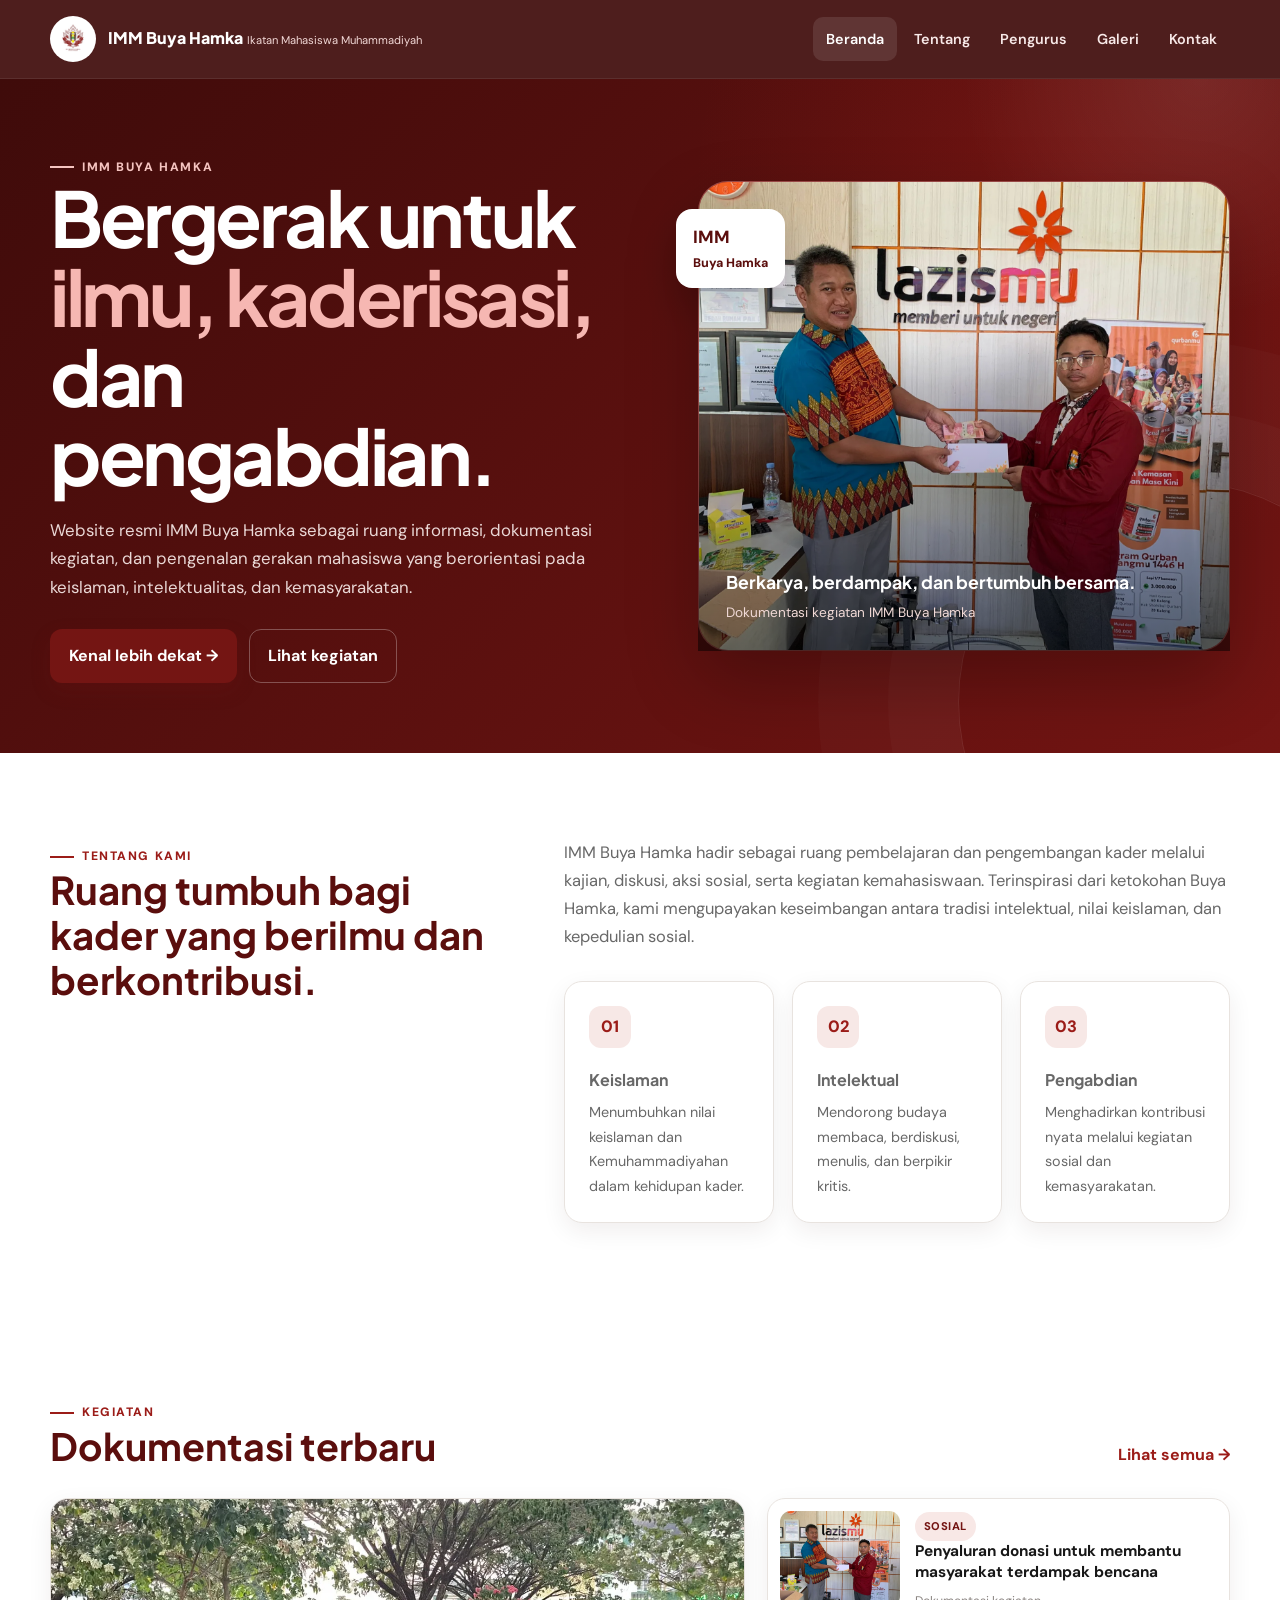
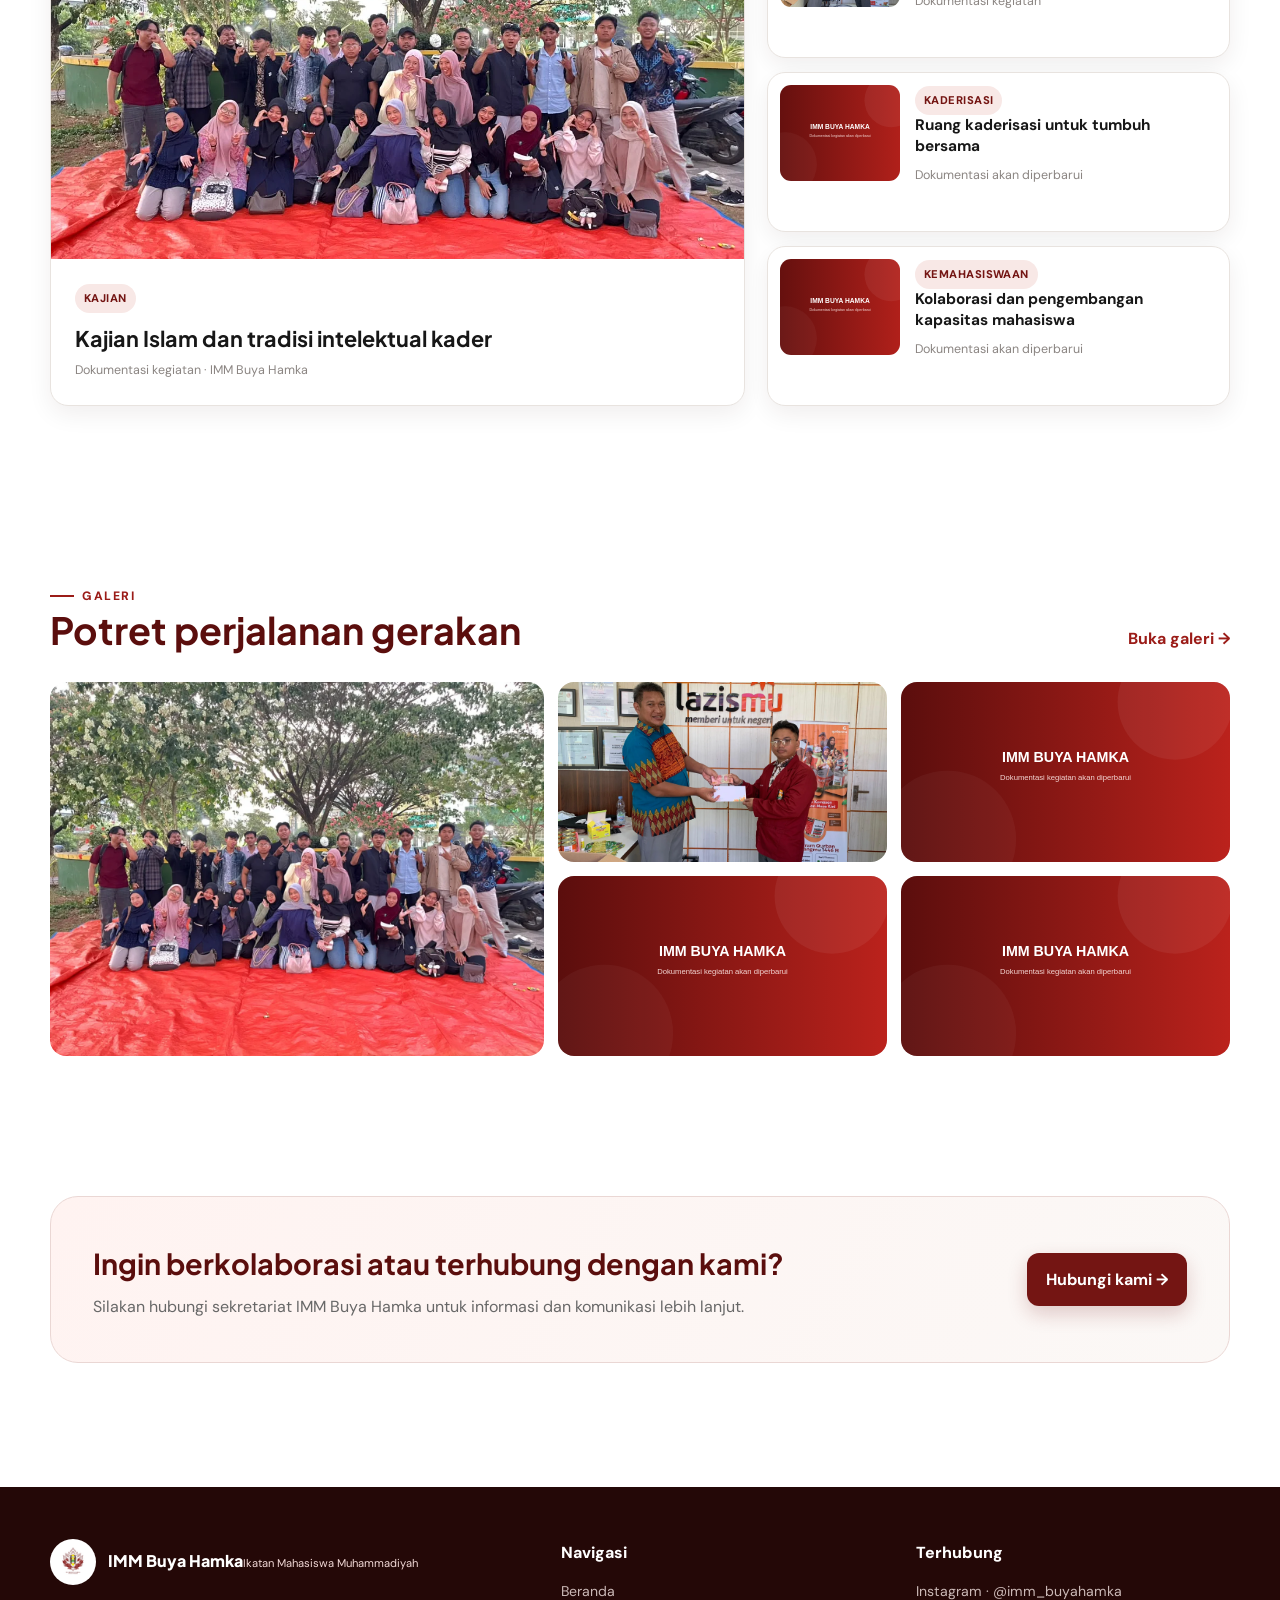
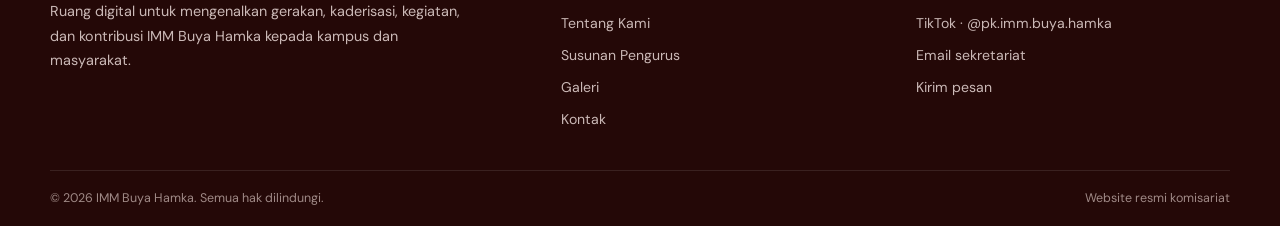
==== commit db93bf93: "merapihkan kodingan" ====
--- a/index.html
+++ b/index.html
@@ -1,5 +1,299 @@
-<!doctype html><html lang="id"><head><meta charset="utf-8"><meta name="viewport" content="width=device-width,initial-scale=1"><meta name="description" content="Website resmi IMM Buya Hamka — informasi organisasi, kegiatan, pengurus, dan ruang komunikasi."><meta name="theme-color" content="#5b0e0d"><title>IMM Buya Hamka — Gerakan, Kaderisasi, Kontribusi</title><link rel="stylesheet" href="css/style.css"><link rel="icon" href="asset/gambar/logo-imm.png" type="image/png"></head><body><header class="site-header"><div class="nav-wrap"><a class="brand" href="index.html" aria-label="IMM Buya Hamka - Beranda"><img src="asset/gambar/logo-imm.png" alt="Logo IMM Buya Hamka" class="logo-img"><span class="brand-copy"><span class="brand-name">IMM Buya Hamka</span><span class="brand-sub">Ikatan Mahasiswa Muhammadiyah</span></span></a><button class="nav-toggle" type="button" aria-label="Buka menu" aria-expanded="false">☰</button><nav class="site-nav"><a class="active" aria-current="page" href="index.html">Beranda</a><a href="tentang.html">Tentang</a><a href="pengurus.html">Pengurus</a><a href="galeri.html">Galeri</a><a href="kontak.html">Kontak</a></nav></div></header><main><section class="hero"><div class="container hero-grid"><div class="hero-copy"><span class="eyebrow">IMM Buya Hamka</span><h1>Bergerak untuk <span>ilmu, kaderisasi,</span> dan pengabdian.</h1><p>Website resmi IMM Buya Hamka sebagai ruang informasi, dokumentasi kegiatan, dan pengenalan gerakan mahasiswa yang berorientasi pada keislaman, intelektualitas, dan kemasyarakatan.</p><div class="hero-actions"><a class="btn btn-primary" href="tentang.html">Kenal lebih dekat →</a><a class="btn btn-outline" href="galeri.html">Lihat kegiatan</a></div></div><div class="hero-visual"><div class="hero-badge"><b>IMM</b>Buya Hamka</div><div class="hero-photo"><img src="asset/gambar/kegiatan/kegiatan-2.webp" alt="Dokumentasi kegiatan IMM Buya Hamka"><div class="hero-caption"><strong>Berkarya, berdampak, dan bertumbuh bersama.</strong><span>Dokumentasi kegiatan IMM Buya Hamka</span></div></div></div></div></section>
-<section class="section"><div class="container"><div class="intro-grid"><div><span class="eyebrow">Tentang kami</span><h2>Ruang tumbuh bagi kader yang berilmu dan berkontribusi.</h2></div><div class="intro-copy"><p>IMM Buya Hamka hadir sebagai ruang pembelajaran dan pengembangan kader melalui kajian, diskusi, aksi sosial, serta kegiatan kemahasiswaan. Terinspirasi dari ketokohan Buya Hamka, kami mengupayakan keseimbangan antara tradisi intelektual, nilai keislaman, dan kepedulian sosial.</p><div class="feature-grid"><article class="feature card"><div class="feature-icon">01</div><h3>Keislaman</h3><p>Menumbuhkan nilai keislaman dan Kemuhammadiyahan dalam kehidupan kader.</p></article><article class="feature card"><div class="feature-icon">02</div><h3>Intelektual</h3><p>Mendorong budaya membaca, berdiskusi, menulis, dan berpikir kritis.</p></article><article class="feature card"><div class="feature-icon">03</div><h3>Pengabdian</h3><p>Menghadirkan kontribusi nyata melalui kegiatan sosial dan kemasyarakatan.</p></article></div></div></div></div></section>
-<section class="section" style="background:#faf8f7"><div class="container"><div class="section-head"><div><span class="eyebrow">Kegiatan</span><h2>Dokumentasi terbaru</h2></div><a class="section-link" href="galeri.html">Lihat semua →</a></div><div class="news-grid"><article class="news-feature card"><div class="thumb"><img src="asset/gambar/kegiatan/kegiatan-1.webp" alt="Dokumentasi kajian IMM Buya Hamka"></div><div class="news-body"><span class="tag">KAJIAN</span><h3>Kajian Islam dan tradisi intelektual kader</h3><p class="meta">Dokumentasi kegiatan · IMM Buya Hamka</p></div></article><div class="news-list"><article class="news-mini card"><img src="asset/gambar/kegiatan/kegiatan-2.webp" alt="Penyaluran donasi"><div><span class="tag">SOSIAL</span><h3>Penyaluran donasi untuk membantu masyarakat terdampak bencana</h3><span class="meta">Dokumentasi kegiatan</span></div></article><article class="news-mini card"><img src="asset/gambar/kegiatan/kegiatan-placeholder.svg" alt="Placeholder kegiatan"><div><span class="tag">KADERISASI</span><h3>Ruang kaderisasi untuk tumbuh bersama</h3><span class="meta">Dokumentasi akan diperbarui</span></div></article><article class="news-mini card"><img src="asset/gambar/kegiatan/kegiatan-placeholder.svg" alt="Placeholder kegiatan"><div><span class="tag">KEMAHASISWAAN</span><h3>Kolaborasi dan pengembangan kapasitas mahasiswa</h3><span class="meta">Dokumentasi akan diperbarui</span></div></article></div></div></div></section>
-<section class="section"><div class="container"><div class="section-head"><div><span class="eyebrow">Galeri</span><h2>Potret perjalanan gerakan</h2></div><a class="section-link" href="galeri.html">Buka galeri →</a></div><div class="gallery-preview"><a href="galeri.html"><img src="asset/gambar/kegiatan/kegiatan-1.webp" alt="Kegiatan kajian"></a><a href="galeri.html"><img src="asset/gambar/kegiatan/kegiatan-2.webp" alt="Kegiatan sosial"></a><a href="galeri.html"><img src="asset/gambar/kegiatan/kegiatan-placeholder.svg" alt="Placeholder kegiatan"></a><a href="galeri.html"><img src="asset/gambar/kegiatan/kegiatan-placeholder.svg" alt="Placeholder kegiatan"></a><a href="galeri.html"><img src="asset/gambar/kegiatan/kegiatan-placeholder.svg" alt="Placeholder kegiatan"></a></div></div></section>
-<section class="section-sm"><div class="container"><div class="cta"><div><h2>Ingin berkolaborasi atau terhubung dengan kami?</h2><p>Silakan hubungi sekretariat IMM Buya Hamka untuk informasi dan komunikasi lebih lanjut.</p></div><a class="btn btn-primary" href="kontak.html">Hubungi kami →</a></div></div></section></main><footer class="site-footer"><div class="container footer-main"><div class="footer-brand"><div class="brand"><img src="asset/gambar/logo-imm.png" alt="Logo IMM" class="logo-img"><span class="brand-copy"><span class="brand-name">IMM Buya Hamka</span><span class="brand-sub">Ikatan Mahasiswa Muhammadiyah</span></span></div><p>Ruang digital untuk mengenalkan gerakan, kaderisasi, kegiatan, dan kontribusi IMM Buya Hamka kepada kampus dan masyarakat.</p></div><div><div class="footer-title">Navigasi</div><div class="footer-links"><a href="index.html">Beranda</a><a href="tentang.html">Tentang Kami</a><a href="pengurus.html">Susunan Pengurus</a><a href="galeri.html">Galeri</a><a href="kontak.html">Kontak</a></div></div><div><div class="footer-title">Terhubung</div><div class="footer-links"><a href="https://instagram.com/imm_buyahamka" target="_blank" rel="noopener">Instagram · @imm_buyahamka</a><a href="https://www.tiktok.com/@pk.imm.buya.hamka" target="_blank" rel="noopener">TikTok · @pk.imm.buya.hamka</a><a href="mailto:immbuyahamkaaa@gmail.com">Email sekretariat</a><a href="kontak.html">Kirim pesan</a></div></div></div><div class="container footer-bottom"><span>© <span data-year>2026</span> IMM Buya Hamka. Semua hak dilindungi.</span><span>Website resmi komisariat</span></div></footer><script src="js/main.js"></script></body></html>+<!doctype html>
+<html lang="id">
+  <head>
+    <meta charset="utf-8" />
+    <meta name="viewport" content="width=device-width,initial-scale=1" />
+    <meta
+      name="description"
+      content="Website resmi IMM Buya Hamka — informasi organisasi, kegiatan, pengurus, dan ruang komunikasi."
+    />
+    <meta name="theme-color" content="#5b0e0d" />
+    <title>IMM Buya Hamka — Gerakan, Kaderisasi, Kontribusi</title>
+    <link rel="stylesheet" href="css/style.css" />
+    <link rel="icon" href="asset/gambar/logo-imm.png" type="image/png" />
+  </head>
+  <body>
+    <header class="site-header">
+      <div class="nav-wrap">
+        <a
+          class="brand"
+          href="index.html"
+          aria-label="IMM Buya Hamka - Beranda"
+        >
+          <img
+            src="asset/gambar/logo-imm.png"
+            alt="Logo IMM Buya Hamka"
+            class="logo-img"
+          />
+          <span class="brand-copy">
+            <span class="brand-name">IMM Buya Hamka</span>
+            <span class="brand-sub">Ikatan Mahasiswa Muhammadiyah</span>
+          </span>
+        </a>
+        <button
+          class="nav-toggle"
+          type="button"
+          aria-label="Buka menu"
+          aria-expanded="false"
+        >
+          ☰
+        </button>
+        <nav class="site-nav">
+          <a class="active" aria-current="page" href="index.html">Beranda</a>
+          <a href="tentang.html">Tentang</a>
+          <a href="pengurus.html">Pengurus</a>
+          <a href="galeri.html">Galeri</a>
+          <a href="kontak.html">Kontak</a>
+        </nav>
+      </div>
+    </header>
+    <main>
+      <section class="hero">
+        <div class="container hero-grid">
+          <div class="hero-copy">
+            <span class="eyebrow">IMM Buya Hamka</span>
+            <h1>
+              Bergerak untuk <span>ilmu, kaderisasi,</span> dan pengabdian.
+            </h1>
+            <p>
+              Website resmi IMM Buya Hamka sebagai ruang informasi, dokumentasi
+              kegiatan, dan pengenalan gerakan mahasiswa yang berorientasi pada
+              keislaman, intelektualitas, dan kemasyarakatan.
+            </p>
+            <div class="hero-actions">
+              <a class="btn btn-primary" href="tentang.html"
+                >Kenal lebih dekat →</a
+              >
+              <a class="btn btn-outline" href="galeri.html">Lihat kegiatan</a>
+            </div>
+          </div>
+          <div class="hero-visual">
+            <div class="hero-badge"><b>IMM</b>Buya Hamka</div>
+            <div class="hero-photo">
+              <img
+                src="asset/gambar/kegiatan/kegiatan-2.webp"
+                alt="Dokumentasi kegiatan IMM Buya Hamka"
+              />
+              <div class="hero-caption">
+                <strong>Berkarya, berdampak, dan bertumbuh bersama.</strong>
+                <span>Dokumentasi kegiatan IMM Buya Hamka</span>
+              </div>
+            </div>
+          </div>
+        </div>
+      </section>
+      <section class="section">
+        <div class="container">
+          <div class="intro-grid">
+            <div>
+              <span class="eyebrow">Tentang kami</span>
+              <h2>Ruang tumbuh bagi kader yang berilmu dan berkontribusi.</h2>
+            </div>
+            <div class="intro-copy">
+              <p>
+                IMM Buya Hamka hadir sebagai ruang pembelajaran dan pengembangan
+                kader melalui kajian, diskusi, aksi sosial, serta kegiatan
+                kemahasiswaan. Terinspirasi dari ketokohan Buya Hamka, kami
+                mengupayakan keseimbangan antara tradisi intelektual, nilai
+                keislaman, dan kepedulian sosial.
+              </p>
+              <div class="feature-grid">
+                <article class="feature card">
+                  <div class="feature-icon">01</div>
+                  <h3>Keislaman</h3>
+                  <p>
+                    Menumbuhkan nilai keislaman dan Kemuhammadiyahan dalam
+                    kehidupan kader.
+                  </p>
+                </article>
+                <article class="feature card">
+                  <div class="feature-icon">02</div>
+                  <h3>Intelektual</h3>
+                  <p>
+                    Mendorong budaya membaca, berdiskusi, menulis, dan berpikir
+                    kritis.
+                  </p>
+                </article>
+                <article class="feature card">
+                  <div class="feature-icon">03</div>
+                  <h3>Pengabdian</h3>
+                  <p>
+                    Menghadirkan kontribusi nyata melalui kegiatan sosial dan
+                    kemasyarakatan.
+                  </p>
+                </article>
+              </div>
+            </div>
+          </div>
+        </div>
+      </section>
+      <section class="section section-activities">
+        <div class="container">
+          <div class="section-head">
+            <div>
+              <span class="eyebrow">Kegiatan</span>
+              <h2>Dokumentasi terbaru</h2>
+            </div>
+            <a class="section-link" href="galeri.html">Lihat semua →</a>
+          </div>
+          <div class="news-grid">
+            <article class="news-feature card">
+              <div class="thumb">
+                <img
+                  src="asset/gambar/kegiatan/kegiatan-1.webp"
+                  alt="Dokumentasi kajian IMM Buya Hamka"
+                />
+              </div>
+              <div class="news-body">
+                <span class="tag">KAJIAN</span>
+                <h3>Kajian Islam dan tradisi intelektual kader</h3>
+                <p class="meta">Dokumentasi kegiatan · IMM Buya Hamka</p>
+              </div>
+            </article>
+            <div class="news-list">
+              <article class="news-mini card">
+                <img
+                  src="asset/gambar/kegiatan/kegiatan-2.webp"
+                  alt="Penyaluran donasi"
+                />
+                <div>
+                  <span class="tag">SOSIAL</span>
+                  <h3>
+                    Penyaluran donasi untuk membantu masyarakat terdampak
+                    bencana
+                  </h3>
+                  <span class="meta">Dokumentasi kegiatan</span>
+                </div>
+              </article>
+              <article class="news-mini card">
+                <img
+                  src="asset/gambar/kegiatan/kegiatan-placeholder.svg"
+                  alt="Placeholder kegiatan"
+                />
+                <div>
+                  <span class="tag">KADERISASI</span>
+                  <h3>Ruang kaderisasi untuk tumbuh bersama</h3>
+                  <span class="meta">Dokumentasi akan diperbarui</span>
+                </div>
+              </article>
+              <article class="news-mini card">
+                <img
+                  src="asset/gambar/kegiatan/kegiatan-placeholder.svg"
+                  alt="Placeholder kegiatan"
+                />
+                <div>
+                  <span class="tag">KEMAHASISWAAN</span>
+                  <h3>Kolaborasi dan pengembangan kapasitas mahasiswa</h3>
+                  <span class="meta">Dokumentasi akan diperbarui</span>
+                </div>
+              </article>
+            </div>
+          </div>
+        </div>
+      </section>
+      <section class="section">
+        <div class="container">
+          <div class="section-head">
+            <div>
+              <span class="eyebrow">Galeri</span>
+              <h2>Potret perjalanan gerakan</h2>
+            </div>
+            <a class="section-link" href="galeri.html">Buka galeri →</a>
+          </div>
+          <div class="gallery-preview">
+            <a href="galeri.html"
+              ><img
+                src="asset/gambar/kegiatan/kegiatan-1.webp"
+                alt="Kegiatan kajian" /></a
+            ><a href="galeri.html"
+              ><img
+                src="asset/gambar/kegiatan/kegiatan-2.webp"
+                alt="Kegiatan sosial" /></a
+            ><a href="galeri.html"
+              ><img
+                src="asset/gambar/kegiatan/kegiatan-placeholder.svg"
+                alt="Placeholder kegiatan" /></a
+            ><a href="galeri.html"
+              ><img
+                src="asset/gambar/kegiatan/kegiatan-placeholder.svg"
+                alt="Placeholder kegiatan" /></a
+            ><a href="galeri.html"
+              ><img
+                src="asset/gambar/kegiatan/kegiatan-placeholder.svg"
+                alt="Placeholder kegiatan"
+            /></a>
+          </div>
+        </div>
+      </section>
+      <section class="section-sm">
+        <div class="container">
+          <div class="cta">
+            <div>
+              <h2>Ingin berkolaborasi atau terhubung dengan kami?</h2>
+              <p>
+                Silakan hubungi sekretariat IMM Buya Hamka untuk informasi dan
+                komunikasi lebih lanjut.
+              </p>
+            </div>
+            <a class="btn btn-primary" href="kontak.html">Hubungi kami →</a>
+          </div>
+        </div>
+      </section>
+    </main>
+    <footer class="site-footer">
+      <div class="container footer-main">
+        <div class="footer-brand">
+          <div class="brand">
+            <img
+              src="asset/gambar/logo-imm.png"
+              alt="Logo IMM"
+              class="logo-img"
+            /><span class="brand-copy"
+              ><span class="brand-name">IMM Buya Hamka</span
+              ><span class="brand-sub"
+                >Ikatan Mahasiswa Muhammadiyah</span
+              ></span
+            >
+          </div>
+          <p>
+            Ruang digital untuk mengenalkan gerakan, kaderisasi, kegiatan, dan
+            kontribusi IMM Buya Hamka kepada kampus dan masyarakat.
+          </p>
+        </div>
+        <div>
+          <div class="footer-title">Navigasi</div>
+          <div class="footer-links">
+            <a href="index.html">Beranda</a
+            ><a href="tentang.html">Tentang Kami</a
+            ><a href="pengurus.html">Susunan Pengurus</a
+            ><a href="galeri.html">Galeri</a><a href="kontak.html">Kontak</a>
+          </div>
+        </div>
+        <div>
+          <div class="footer-title">Terhubung</div>
+          <div class="footer-links">
+            <a
+              href="https://instagram.com/imm_buyahamka"
+              target="_blank"
+              rel="noopener"
+              >Instagram · @imm_buyahamka</a
+            ><a
+              href="https://www.tiktok.com/@pk.imm.buya.hamka"
+              target="_blank"
+              rel="noopener"
+              >TikTok · @pk.imm.buya.hamka</a
+            ><a href="mailto:immbuyahamkaaa@gmail.com">Email sekretariat</a
+            ><a href="kontak.html">Kirim pesan</a>
+          </div>
+        </div>
+      </div>
+      <div class="container footer-bottom">
+        <span
+          >© <span data-year>2026</span> IMM Buya Hamka. Semua hak
+          dilindungi.</span
+        ><span>Website resmi komisariat</span>
+      </div>
+    </footer>
+    <script src="js/main.js"></script>
+  </body>
+</html>
